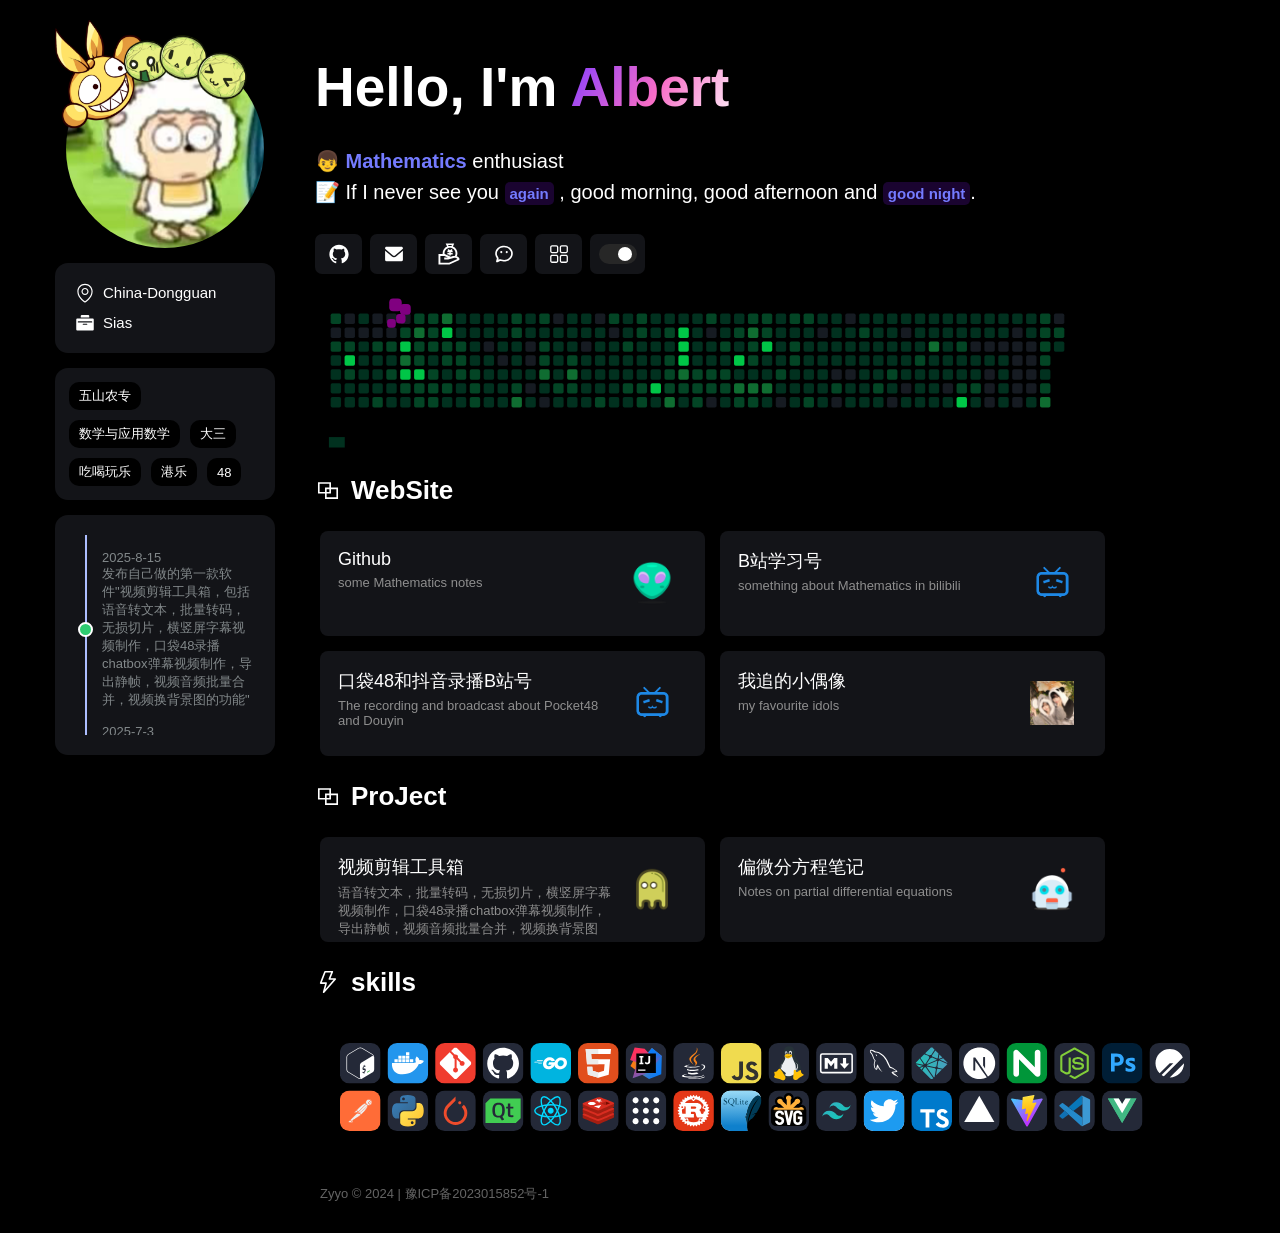
==== index.html @ 9cada0db "fix: 第四次提交个人网站" ====
<!DOCTYPE html>
<html class="zyyo.net">

<head class="zyyo.net">
    <meta charset="utf-8">
    <meta http-equiv="X-UA-Compatible" content="IE=edge">
    <title>Albert homepage</title>
    <link rel="icon" href="favicon1.ico">
    <meta name="description" content="整天半吊子和不学无术的坏孩子,梦想成为庄稼地里的读书人">
    <meta name="keywords" content="张扬YO,ZYYO,张扬主页,ZYYO引导页,zhangyang">
    <meta name="og:title" contect="张扬YO">
    <meta name="og:type" contect="website">
    <meta property="og:locale" content="zh_CN">
    <meta name="og:image" contect="favicon1.ico">
    <meta name="og:url" contect="https://zyyo.net">
    <meta name="og:description" contect="整天半吊子和不学无术的坏孩子,梦想成为庄稼地里的读书人">
    <meta name="og:site_name" contect="张扬YO">
    <meta name="viewport" content="width=device-width, initial-scale=1.0, maximum-scale=1.0, user-scalable=no">
    <link rel="stylesheet" href="/static/css/style.css?v=1.33">
</head>
<body>
<!-- 刷新加载动画 -->
<div id="PageLoading">
    <div id="PageLoading-zyyo">
        <div id="PageLoading-zyyo-center">
            <div class="object" id="object_four"></div>
            <div class="object" id="object_three"></div>
            <div class="object" id="object_two"></div>
            <div class="object" id="object_one"></div>
        </div>
    </div>
</div>

<div class="main">

    <div onclick="left()" class="left">
        <div class="left-main">
            
            <div  class="logo" style="background-image: url(favicon1.ico);"><img style="position: absolute;top:-15%;left:-10%;width: 120%; aspect-ratio: 1/1;" src="/static/img/logo4.png" alt="头像框" title="博主在线"></div>
            
            <div class="left-div left-des">
                <div class="left-div-item">
                    <svg t="1705773709627" class="icon" viewBox="0 0 1024 1024" version="1.1"
                        xmlns="http://www.w3.org/2000/svg" p-id="1478" width="20px" height="20px">
                        <path
                            d="M512 249.976471c-99.388235 0-180.705882 81.317647-180.705882 180.705882s81.317647 180.705882 180.705882 180.705882 180.705882-81.317647 180.705882-180.705882-81.317647-180.705882-180.705882-180.705882z m0 301.17647c-66.258824 0-120.470588-54.211765-120.470588-120.470588s54.211765-120.470588 120.470588-120.470588 120.470588 54.211765 120.470588 120.470588-54.211765 120.470588-120.470588 120.470588z"
                            fill="#2c2c2c" p-id="1479"></path>
                        <path
                            d="M512 39.152941c-216.847059 0-391.529412 174.682353-391.529412 391.529412 0 349.364706 391.529412 572.235294 391.529412 572.235294s391.529412-222.870588 391.529412-572.235294c0-216.847059-174.682353-391.529412-391.529412-391.529412z m0 891.482353C424.658824 873.411765 180.705882 686.682353 180.705882 430.682353c0-183.717647 147.576471-331.294118 331.294118-331.294118s331.294118 147.576471 331.294118 331.294118c0 256-243.952941 442.729412-331.294118 499.952941z"
                            fill="#2c2c2c" p-id="1480"></path>
                    </svg>
                    China-Dongguan
                </div>
                <div class="left-div-item">
                    <svg t="1705773906032" class="icon" viewBox="0 0 1024 1024" version="1.1"
                        xmlns="http://www.w3.org/2000/svg" p-id="2474" width="20px" height="20px">
                        <path
                            d="M729.6 234.666667H294.4V157.866667a51.2 51.2 0 0 1 51.2-51.2h332.8a51.2 51.2 0 0 1 51.2 51.2v76.8z m179.2 51.2a51.2 51.2 0 0 1 51.2 51.2v512a51.2 51.2 0 0 1-51.2 51.2H115.2a51.2 51.2 0 0 1-51.2-51.2v-512a51.2 51.2 0 0 1 51.2-51.2h793.557333z m-768 172.032c0 16.384 13.312 29.696 29.696 29.696h683.008a29.696 29.696 0 1 0 0-59.392H170.410667a29.696 29.696 0 0 0-29.696 29.696z m252.416 118.784c0 16.384 13.312 29.696 29.696 29.696h178.176a29.696 29.696 0 1 0 0-59.392H422.912a29.738667 29.738667 0 0 0-29.696 29.696z"
                            fill="#666666" p-id="2475"></path>
                    </svg>
                    Sias
                </div>
            </div>
            <div class="left-div left-tag">
                <div class="left-tag-item">
                    五山农专
                </div>
                <div class="left-tag-item">
                    数学与应用数学
                </div>
                <div class="left-tag-item">
                    大三
                </div>
                <div class="left-tag-item">
                    吃喝玩乐
                </div>
                <div class="left-tag-item">
                    港乐
                </div>
                <div class="left-tag-item">
                    48
                </div>

            </div>


            <div class="left-div left-time">
                <ul id="line">
                     <li>
                        <div class="focus"></div>
                        <div>2025-8-15</div>
                        <div>发布自己做的第一款软件"视频剪辑工具箱，包括语音转文本，批量转码，无损切片，横竖屏字幕视频制作，口袋48录播chatbox弹幕视频制作，导出静帧，视频音频批量合并，视频换背景图的功能"</div>
                    </li>

                     <li>
                        <div class="focus"></div>
                        <div>2025-7-3</div>
                        <div>创建B站号发布口袋48和抖音录播以及唱歌切片</div>
                    </li>

                    <li>
                        <div class="focus"></div>
                        <div>2025-6-28</div>
                        <div>发布偏微分方程讲义和习题卷</div>
                    </li>
 
                    <li>
                        <div class="focus"></div>
                        <div>2025-1-3</div>
                        <div>开始B站发布数学相关视频</div>
                    </li>
                    <li>
                        <div class="focus"></div>
                        <div>2024-05-01</div>
                        <div>洗心革面</div>
                    </li>
                    <li>
                        <div class="focus"></div>
                        <div>...</div>
                        <div>...</div>
                    </li>

                </ul>
            </div>
        </div>
    </div>
    <div class="right">


        <header> <!-- 头部开始 -->
            <div class="welcome">Hello, I'm <span class="gradientText">Albert</span></div>
            <div class="description">👦 <span class="purpleText"> Mathematics </span> enthusiast
            </div>
            <div class="description">📝 If I never see you  
                <span class="purpleText textBackground">again</span>
                , good morning, good afternoon and
                <span class="purpleText textBackground">good night</span>.
            </div>
            <div class="iconContainer"> <!-- 图标容器开始 -->

                <!-- 图标我全部是iconfont找的，可以自行更换 -->
                <!---->

                <a class="iconItem" target="_blank" href="https://github.com/Albert-Chen04">
                    <svg t="1704870335945" class="icon" viewBox="0 0 1024 1024" version="1.1"
                        xmlns="http://www.w3.org/2000/svg" p-id="2487" width="22px" height="22px">
                        <path
                            d="M511.6 76.3C264.3 76.2 64 276.4 64 523.5 64 718.9 189.3 885 363.8 946c23.5 5.9 19.9-10.8 19.9-22.2v-77.5c-135.7 15.9-141.2-73.9-150.3-88.9C215 726 171.5 718 184.5 703c30.9-15.9 62.4 4 98.9 57.9 26.4 39.1 77.9 32.5 104 26 5.7-23.5 17.9-44.5 34.7-60.8-140.6-25.2-199.2-111-199.2-213 0-49.5 16.3-95 48.3-131.7-20.4-60.5 1.9-112.3 4.9-120 58.1-5.2 118.5 41.6 123.2 45.3 33-8.9 70.7-13.6 112.9-13.6 42.4 0 80.2 4.9 113.5 13.9 11.3-8.6 67.3-48.8 121.3-43.9 2.9 7.7 24.7 58.3 5.5 118 32.4 36.8 48.9 82.7 48.9 132.3 0 102.2-59 188.1-200 212.9 23.5 23.2 38.1 55.4 38.1 91v112.5c0.8 9 0 17.9 15 17.9 177.1-59.7 304.6-227 304.6-424.1 0-247.2-200.4-447.3-447.5-447.3z"
                            fill="#000000" p-id="2488"></path>

                    </svg>
                    <div class="iconTip">Github</div>
                </a>
                <!---->
                <a class="iconItem" target="_blank" href="mailto:chenbojun04@gmail.com">
                    <svg t="1704870588438" class="icon" viewBox="0 0 1024 1024" version="1.1"
                        xmlns="http://www.w3.org/2000/svg" p-id="3174" width="22px" height="22px">
                        <path
                            d="M926.47619 355.644952V780.190476a73.142857 73.142857 0 0 1-73.142857 73.142857H170.666667a73.142857 73.142857 0 0 1-73.142857-73.142857V355.644952l304.103619 257.828572a170.666667 170.666667 0 0 0 220.745142 0L926.47619 355.644952zM853.333333 170.666667a74.044952 74.044952 0 0 1 26.087619 4.778666 72.704 72.704 0 0 1 30.622477 22.186667 73.508571 73.508571 0 0 1 10.678857 17.67619c3.169524 7.509333 5.12 15.652571 5.607619 24.210286L926.47619 243.809524v24.380952L559.469714 581.241905a73.142857 73.142857 0 0 1-91.306666 2.901333l-3.632762-2.925714L97.52381 268.190476v-24.380952a72.899048 72.899048 0 0 1 40.155428-65.292191A72.97219 72.97219 0 0 1 170.666667 170.666667h682.666666z"
                            fill="#000000" p-id="3175"></path>
                    </svg>
                    <div class="iconTip">Mail</div>
                </a>
                <a class="iconItem" onclick="wx('/static/img/wxzsm.jpg')" href="javascript:void(0)">
                    <svg t="1705247464964" class="icon" viewBox="0 0 1024 1024" version="1.1"
                        xmlns="http://www.w3.org/2000/svg" p-id="4987" width="22px" height="22px">
                        <path
                            d="M995.575172 725.451034c-12.358621-26.835862-38.488276-64.794483-92.689655-94.27862-62.146207-33.721379-136.297931-40.96-208.860689-20.303448l-99.928276 28.424827-279.304828-126.057931H22.775172v489.401379h509.704828l432.375172-195.266207c15.006897-6.708966 26.835862-19.42069 32.662069-34.957241 5.649655-15.36 4.943448-31.955862-1.942069-46.962759z m-482.162758 188.910345H111.051034V601.688276h184.673104l166.664828 75.387586-3.354483 0.882759h-170.372414v88.275862H471.393103l246.819311-70.267586c49.434483-14.124138 101.517241-9.357241 142.653793 12.888275 18.184828 9.886897 30.72 20.833103 39.371034 30.896552l-386.824827 174.609655z"
                            fill="000000" p-id="4988"></path>
                        <path
                            d="M695.437241 163.486897l58.615173-142.30069h-397.24138l66.736552 143.36c-121.82069 53.142069-207.095172 174.433103-207.095172 315.674483 0 28.601379 3.531034 57.202759 10.593103 84.744827l85.627586-21.715862c-5.12-20.48-7.768276-41.666207-7.768275-63.028965 0-141.241379 114.758621-256 256-256s256 114.758621 256 256c0 51.023448-14.830345 100.104828-43.078621 142.300689l73.268965 49.08138c37.958621-56.673103 58.085517-122.88 58.085518-191.382069-0.176552-141.947586-86.686897-264.121379-209.743449-316.733793zM467.508966 91.983448h180.965517l-21.009655 50.846897a348.16 348.16 0 0 0-66.913104-6.708966c-23.834483 0-46.962759 2.471724-69.384827 7.062069l-23.657931-51.2z"
                            fill="000000" p-id="4989"></path>
                        <path
                            d="M683.431724 427.431724v-70.62069h-38.311724l30.190345-30.190344-49.964138-49.964138-62.49931 62.49931h-6.002759L494.344828 276.656552l-49.787587 49.964138 30.013793 30.190344h-38.311724v70.62069h88.275862v35.310345h-88.275862v70.62069h88.275862v52.965517h70.62069v-52.965517h88.275862v-70.62069h-88.275862v-35.310345z"
                            fill="#000000" p-id="4990"></path>
                    </svg>
                    <div class="iconTip">赞助</div>
                </a>
                <!---->
                <a class="iconItem" href="javascript:void(0)" onclick="wx('/static/img/wx.jpg')">
                    <svg t="1705322844467" class="icon" viewBox="0 0 1024 1024" version="1.1"
                        xmlns="http://www.w3.org/2000/svg" p-id="2925" width="22px" height="22px">
                        <path
                            d="M816.551274 248.167103C697.80273 131.500986 553.294498 97.66946 394.437467 140.52757 114.716718 215.994356 28.163433 506.98887 169.479973 696.646394c6.853082 9.198499 8.147564 26.164916 5.545296 38.09769-7.601118 34.868135-18.714224 68.958558-28.000728 103.474676-4.965082 18.455327-7.90504 37.21253 8.632611 52.019771 17.777899 15.921621 36.82572 12.654204 56.258305 2.777253 31.879058-16.200984 64.335261-31.314193 95.763041-48.336892 20.469194-11.086499 38.847773-11.658528 61.942771-5.240351 46.063105 12.799514 93.717452 19.872606 117.992321 24.74866 144.317896-2.603291 249.610988-41.736567 333.958024-129.489166C955.8826 594.966597 954.903296 384.090818 816.551274 248.167103zM763.498988 681.878039C658.864906 785.728268 531.49603 810.562886 393.782551 764.371868c-45.408189-15.229866-82.686211-19.207457-122.088616 7.493671-3.576455 2.423189-8.448416 2.934842-26.51284 8.852622 36.271088-62.917982 9.41851-102.273315-21.181415-146.894581-67.886133-98.989525-54.03773-226.624461 26.78197-318.740438 132.026966-150.480246 390.603139-150.382009 522.634198 0.196475C869.144096 424.455131 867.098507 579.054185 763.498988 681.878039z"
                            p-id="2926"></path>
                        <path
                            d="M640.32976 377.432165c-26.245757-0.961908-47.457872 18.594497-48.955992 45.13906-1.532913 27.1565 16.636912 48.230468 43.304272 50.227961 26.571169 1.989307 48.850591-16.263405 51.568493-42.247196C689.112814 403.14478 667.75846 378.439098 640.32976 377.432165z"
                            p-id="2927"></path>
                        <path
                            d="M385.221572 377.38714c-27.757181 0.205685-48.88743 23.684422-46.821375 52.023864 1.940189 26.610054 23.154349 44.910862 50.212612 43.317575 26.505677-1.560542 46.149063-22.886243 45.152363-49.02046C432.798147 398.345474 410.636405 377.198851 385.221572 377.38714z"
                            p-id="2928"></path>
                    </svg>
                    <div class="iconTip">微信</div>
                </a>

                <!---->
             
                <a class="iconItem" href="javascript:void(0)" onclick="left()">
                    <svg t="1706175679525" class="icon" viewBox="0 0 1024 1024" version="1.1"
                        xmlns="http://www.w3.org/2000/svg" p-id="1880" width="22px" height="22px">
                        <path
                            d="M389.2 98.93H189.43c-49.51 0-89.8 40.28-89.8 89.8V388.5c0 49.51 40.28 89.8 89.8 89.8H389.2c49.51 0 89.8-40.28 89.8-89.8V188.72c0-49.51-40.28-89.79-89.8-89.79z m29.93 289.56c0 16.5-13.43 29.93-29.93 29.93H189.43c-16.5 0-29.93-13.43-29.93-29.93V188.72c0-16.5 13.43-29.93 29.93-29.93H389.2c16.5 0 29.93 13.43 29.93 29.93v199.77zM389.2 547.34H189.43c-49.51 0-89.8 40.28-89.8 89.8v199.77c0 49.51 40.28 89.8 89.8 89.8H389.2c49.51 0 89.8-40.28 89.8-89.8V637.14c0-49.51-40.28-89.8-89.8-89.8z m29.93 289.57c0 16.5-13.43 29.93-29.93 29.93H189.43c-16.5 0-29.93-13.43-29.93-29.93V637.14c0-16.5 13.43-29.93 29.93-29.93H389.2c16.5 0 29.93 13.43 29.93 29.93v199.77zM837.56 98.93H637.79c-49.51 0-89.8 40.28-89.8 89.8V388.5c0 49.51 40.28 89.8 89.8 89.8h199.77c49.51 0 89.8-40.28 89.8-89.8V188.72c0-49.51-40.28-89.79-89.8-89.79z m29.93 289.56c0 16.5-13.43 29.93-29.93 29.93H637.79c-16.5 0-29.93-13.43-29.93-29.93V188.72c0-16.5 13.43-29.93 29.93-29.93h199.77c16.5 0 29.93 13.43 29.93 29.93v199.77zM837.56 547.34H637.79c-49.51 0-89.8 40.28-89.8 89.8v199.77c0 49.51 40.28 89.8 89.8 89.8h199.77c49.51 0 89.8-40.28 89.8-89.8V637.14c0-49.51-40.28-89.8-89.8-89.8z m29.93 289.57c0 16.5-13.43 29.93-29.93 29.93H637.79c-16.5 0-29.93-13.43-29.93-29.93V637.14c0-16.5 13.43-29.93 29.93-29.93h199.77c16.5 0 29.93 13.43 29.93 29.93v199.77z"
                            p-id="1881" fill="#000000"></path>
                    </svg>

                </a>
                   <a class="iconItem switch" href="javascript:void(0)">
                    <div class="onoffswitch">
                        <input type="checkbox" name="onoffswitch" class="onoffswitch-checkbox" id="myonoffswitch"
                            checked>
                        <label class="onoffswitch-label" for="myonoffswitch">
                            <span class="onoffswitch-inner"></span>
                            <span class="onoffswitch-switch"></span>
                        </label>
                    </div>
                </a>
                <!---->
            </div> <!-- 图标容器结束 -->

            <div class="tanChiShe">
                <img id="tanChiShe" src="/static/svg/snake-Light.svg" alt="">
            </div>
        </header> <!-- 头部结束 -->



        <content>
            <!-- 内容开始 -->
            <div class="title">
                <svg t="1705257422086" class="icon" viewBox="0 0 1024 1024" version="1.1"
                    xmlns="http://www.w3.org/2000/svg" p-id="1891" width="26px" height="26px">
                    <path
                        d="M629.333333 202.666667v213.333333h277.333334v448h-512v-213.333333h-277.333334v-448h512z m213.333334 277.333333h-213.333334v170.666667h-170.666666v149.333333h384v-320z m-277.333334-213.333333h-384v320h213.333334v-170.666667h170.666666v-149.333333z m0 213.333333h-106.666666v106.666667h106.666666v-106.666667z"
                        fill="#000000" p-id="1892"></path>
                </svg>
                WebSite
            </div>
            <div class="projectList">
                <!-- 项目列表开始 -->
                <!---->
                 </a>
                <!---->
                <a class="projectItem" target="_blank" href="https://github.com/Albert-Chen04">
                    <!-- 项目项开始 -->
                    <div class="projectItemLeft">
                        <h1>Github</h1>
                        <p>some Mathematics notes</p>
                    </div>
                    <div class="projectItemRight">
                        <img src="/static/img/i3.png" alt="">
                    </div>
                    <!-- 项目项结束 -->
                    
                    <a class="projectItem" target="_blank" href="https://space.bilibili.com/456484779?spm_id_from=333.1387.0.0">
                    <!-- 项目项开始 -->
                    <div class="projectItemLeft">
                        <h1>B站学习号</h1>
                        <p>something about Mathematics in bilibili</p>
                    </div>
                    <div class="projectItemRight">
                        <img src="/static/img/bilibili.png" alt="">
                    </div>
                    <!-- 项目项结束 -->
               
                </a>
                <!---->
                <a class="projectItem" target="_blank" href="https://space.bilibili.com/3546929151609469?spm_id_from=333.1007.0.0">
                    <!-- 项目项开始 -->
                    <div class="projectItemLeft">
                        <h1>口袋48和抖音录播B站号</h1>
                        <p>The recording and broadcast about Pocket48 and Douyin</p>
                    </div>
                    <div class="projectItemRight">
                        <img src="/static/img/bilibili.png" alt="">
                    </div>
                    <!-- 项目项结束 -->
               
              
                <!---->
                </a>
                <!---->
                <a class="projectItem" target="_blank" href="https://weibo.com/u/7561320778">
                    <!-- 项目项开始 -->
                    <div class="projectItemLeft">
                        <h1>我追的小偶像</h1>
                        <p>my favourite idols</p>
                    </div>
                    <div class="projectItemRight">
                        <img src="/static/img/wm.jpg" alt="">
                    </div>
                    <!-- 项目项结束 -->
                </a>
                <!---->
            </div>
           <div class="title">
                <svg t="1705257422086" class="icon" viewBox="0 0 1024 1024" version="1.1"
                    xmlns="http://www.w3.org/2000/svg" p-id="1891" width="26px" height="26px">
                    <path
                        d="M629.333333 202.666667v213.333333h277.333334v448h-512v-213.333333h-277.333334v-448h512z m213.333334 277.333333h-213.333334v170.666667h-170.666666v149.333333h384v-320z m-277.333334-213.333333h-384v320h213.333334v-170.666667h170.666666v-149.333333z m0 213.333333h-106.666666v106.666667h106.666666v-106.666667z"
                        fill="#000000" p-id="1892"></path>
                </svg>
                ProJect
            </div>
            <div class="projectList">
                <!-- 项目列表开始 -->
                <!---->
                <a class="projectItem" target="_blank" href="https://github.com/Albert-Chen04/Video-Editing-Toolkit">
                    <!-- 项目项开始 -->
                    <div class="projectItemLeft">
                        <h1>视频剪辑工具箱</h1>
                        <p>语音转文本，批量转码，无损切片，横竖屏字幕视频制作，口袋48录播chatbox弹幕视频制作，导出静帧，视频音频批量合并，视频换背景图</p>
                    </div>
                    <div class="projectItemRight">
                        <img src="/static/img/i2.png" alt="">
                    </div>
                <!---->
                <a class="projectItem" target="_blank" href="https://github.com/Albert-Chen04/Partial-differential-equation">
                    <!-- 项目项开始 -->
                    <div class="projectItemLeft">
                        <h1>偏微分方程笔记</h1>
                        <p>Notes on partial differential equations</p>
                    </div>
                    <div class="projectItemRight">
                        <img src="/static/img/i1.png" alt="">
                    </div>
                    <!-- 项目项结束 -->
                </a>
                    <!-- 项目项结束 -->
                </a>
                </div>
            <div class="title">
                <svg t="1705257823317" class="icon" viewBox="0 0 1024 1024" version="1.1"
                    xmlns="http://www.w3.org/2000/svg" p-id="7833" width="26px" height="26px">
                    <path
                        d="M395.765333 586.570667h-171.733333c-22.421333 0-37.888-22.442667-29.909333-43.381334L364.768 95.274667A32 32 0 0 1 394.666667 74.666667h287.957333c22.72 0 38.208 23.018667 29.632 44.064l-99.36 243.882666h187.050667c27.509333 0 42.186667 32.426667 24.042666 53.098667l-458.602666 522.56c-22.293333 25.408-63.626667 3.392-54.976-29.28l85.354666-322.421333zM416.714667 138.666667L270.453333 522.581333h166.869334a32 32 0 0 1 30.933333 40.181334l-61.130667 230.954666 322.176-367.114666H565.312c-22.72 0-38.208-23.018667-29.632-44.064l99.36-243.882667H416.714667z"
                        fill="#000000" p-id="7834"></path>
                </svg>
                skills
            </div>
            <div class="skill">
                <!-- 技能开始 -->
                <!-- 前往https://skillicons.dev/
            生成，一个pc端，一个移动端，区别是一行的个数 -->
                <img id="skillPc" src="/static/svg/skillPc.svg" alt="" srcset="">
                <img id="skillWap" src="/static/svg/skillWap.svg" alt="" srcset="">
            </div>
            <!-- 技能结束 -->
        </content> <!-- 内容结束 -->

        <footer>
            Zyyo © 2024 |
            <a href="https://beian.miit.gov.cn/">豫ICP备2023015852号-1</a>
        </footer>

    </div>
</div> <!-- main结束 -->
<!--弹窗-->

<div class="tc">
    <div class="tc-main">
        <img class="tc-img" src="" alt="" srcset="">
    </div>
    <div onclick="wx()" class="tc-close"><svg t="1700047644371" class="icon" viewBox="0 0 1024 1024" version="1.1"
            xmlns="http://www.w3.org/2000/svg" p-id="950" width="19px" height="19px">
            <path
                d="M610.616405 512.423878l391.647127 391.939565a68.722849 68.722849 0 0 1 0 98.332161 72.012772 72.012772 0 0 1-100.306115 0l-390.404267-391.354689-392.012675 391.28158a69.74638 69.74638 0 0 1-98.551489-98.551489l391.793346-391.720237L20.988986 119.533891A69.74638 69.74638 0 0 1 119.540475 20.982402l392.158893 392.451331L901.957417 23.248793a72.012772 72.012772 0 0 1 100.306115 0 68.722849 68.722849 0 0 1 0 98.332161L610.616405 512.423878z"
                p-id="951" fill="#000000"></path>
        </svg></div>
</div>



</body>

<script src="/static/js/script.js?v=1.33"> </script>

<script charset="UTF-8" id="LA_COLLECT" src="//sdk.51.la/js-sdk-pro.min.js"></script>
<script>LA.init({ id: "KFqltKSkJgQTGD9l", ck: "KFqltKSkJgQTGD9l" })</script>

</html>
---- static/css/style.css ----
@font-face {
    font-family: "a";
    /*中文字体*/
    src: url(https://i.zyyo.net/upload/%E5%AD%97%E4%BD%93/%E5%85%B6%E4%BB%96%E5%AD%97%E4%BD%93/Hubot/Hubot%20Sans/Hubot-Sans.woff2);
    font-display: swap;
}

@font-face {
    font-family: "b";
    /*英文字体*/
    src: url();
    font-display: swap;
}


* {
    font-family: "b", "a", sans-serif;

}

* {
     cursor: url('/static/sb.cur'),auto;
    margin: 0;
    padding: 0;
    box-sizing: border-box;
    user-select: none;
    transition: all 0.1s ease;
}

a:hover,
a:link,
a:visited,
a:active,
a:focus {
    text-decoration: none;
    outline: none;
    border: none;
    color: inherit;
    -webkit-tap-highlight-color: rgba(0, 0, 0, 0);
}

/* 设置滚动条样式 */
::-webkit-scrollbar {
    width: 8px;
}

::-webkit-scrollbar-thumb {
    background-color: var(--main-text-color, #000000);
    border-radius: 8px;
    height: 20%;
}

::-webkit-scrollbar-track {
    background-color: var(--main-bg-color, linear-gradient(50deg, #a2d0ff, #ffffff));
}


html[data-theme="dack"] {
    --main-bg-color: rgb(0, 0, 0);
    --main-text-color: #fff;
    --gradient-start: rgb(133, 62, 255);
    --gradient-middle: #f76cc6;
    --gradient-end: rgb(255, 255, 255);
    --purple-text-color: #747bff;
    --text-bg-color: rgb(26, 4, 48);
    --icon-bg-color: rgb(19, 20, 24);
    --icon-1-hover-color: rgb(68, 120, 241);
    --icon-2-hover-color: rgb(232, 68, 241);
    --icon-3-hover-color: rgb(179, 206, 0);
    --icon-4-hover-color: rgb(201, 13, 0);
    --icon-5-hover-color: rgb(111, 44, 20);
    --project-item-bg-color: rgb(19, 20, 24);
    --project-item-hover-color: rgb(19, 23, 27);
    --project-item-left-title-color: rgb(255, 255, 255);
    --project-item-left-text-color: rgb(142, 142, 142);
    --footer-text-color: #646464;
}















body {
    display: flex;
    height: 100%;
    min-height: 100vh;
    width: 100%;
    background: var(--main-bg-color, linear-gradient(50deg, #a2d1ff, #ffffff));
    overflow-x: hidden;
    justify-content: center;
    color: var(--main-text-color, #000000);

}

#PageLoading {
    background: radial-gradient(white, #d8eaff);
    background-size: 100%;
    background-position: center;
    background-color: #fff;
    height: 100%;
    width: 100%;
    position: fixed;
    z-index: 999999;
    margin-top: 0px;
    top: 0px;
    pointer-events: none;
    opacity: 1;
    transition: all 0.5s ease;
}

#PageLoading-zyyo {
    width: 100%;
    height: 100%;
    display: flex;
    justify-content: center;
    align-items: center;
    position: relative;
}

#PageLoading-zyyo-center {
    height: 200px;
    width: 200px;
    position: relative;
    transition all 1s ease;
    display: flex;
    justify-content: center;
    align-items: center;
}

.object {
    -moz-border-radius: 50% 50% 50% 50%;
    -webkit-border-radius: 50% 50% 50% 50%;
    border-radius: 50% 50% 50% 50%;
    position: absolute;
    border-left: 5px solid #8887fa;
    border-right: 5px solid #FFC0CB;
    border-top: 5px solid transparent;
    border-bottom: 5px solid transparent;
    -webkit-animation: animate 2.5s infinite;
    animation: animate 2.5s infinite;
}

#object_one {
    width: 20%;
    height: 20%;
}

#object_two {
    width: 35%;
    height: 35%;
    -webkit-animation-delay: 0.1s;
    animation-delay: 0.1s;
}

#object_three {
    width: 45%;
    height: 45%;
    -webkit-animation-delay: 0.2s;
    animation-delay: 0.2s;
}

#object_four {
    width: 55%;
    height: 55%;
    -webkit-animation-delay: 0.3s;
    animation-delay: 0.3s;
}

@-webkit-keyframes animate {
    50% {
        -ms-transform: rotate(180deg);
        -webkit-transform: rotate(180deg);
        transform: rotate(180deg);
    }

    100% {
        -ms-transform: rotate(0deg);
        -webkit-transform: rotate(0deg);
        transform: rotate(0deg);
    }
}

@keyframes animate {
    50% {
        -ms-transform: rotate(180deg);
        -webkit-transform: rotate(180deg);
        transform: rotate(180deg);
    }

    100% {
        -ms-transform: rotate(0deg);
        -webkit-transform: rotate(0deg);
        transform: rotate(0deg);
    }
}




.main {
    width: 100%;
    max-width: 1200px;
    position: relative;
    flex-direction: row;
}

.left {
    width: 250px;
    height: 100vh;
    display: flex;
    padding: 0 15px;
    position: fixed;
    align-items: center;
    flex-direction: column;
}

.left-main {
    width: 100%;
     height: 100vh;
    overflow-y: scroll;
    display: flex;
  
    align-items: center;
    flex-direction: column;

}

.left-main::-webkit-scrollbar {
   display: none;
}


.logo {
    flex-shrink: 0;
    width: 90%;
    position: relative;
    aspect-ratio: 1/1;
    margin-top: 50px;
    background-size: cover;
    border-radius: 50%;
    
    transition: all 0.8s ease-in-out;
   
}



.left-div {
    flex-shrink: 0;
    width: 100%;
    border-radius: 13px;
    margin-top: 15px;
    padding: 20px;
    background: var(--project-item-bg-color, rgba(249, 250, 251, 0.6));
}

.left-des {
    display: flex;
    flex-direction: column;
    justify-content: center;
    gap: 10px;
}

.left-div-item {
    display: flex;
    align-items: center;
    line-height: 20px;
    font-size: 15px;
    gap: 8px;
    overflow: hidden;
}

.left-tag {
    display: flex;
    flex-direction: row;
    flex-wrap: wrap;
    gap: 10px;
    padding: 14px;
}

.left-tag-item {
    display: flex;
    justify-content: center;
    align-items: center;
    height: 28px;
    padding: 10px;
    font-size: 13px;
    border-radius: 10px;
    background: var(--main-bg-color, linear-gradient(50deg, #a2d1ff, #ffffff));

}

#line {
    width: 100%;
    height: 200px;
    font-size: 13px;
    padding-left: 10px;
    scroll-snap-type: y mandatory;
    overflow-y: scroll;
}

#line li {
    list-style: none;
    position: relative;
    padding: 15px 0px 0px 15px;
    border-left: 2px solid #adbeff;
    border-radius: 0;
    scroll-snap-align: end;
    color: #82888a;
}



.focus {
    width: 15px;
    height: 15px;
    border-radius: 22px;
    background-color: #8da1ff;
    border: 2px solid #fff;
    position: absolute;
    left: -9px;
    top: 50%;
}

#line li:first-child .focus:first-child {
    background-color: #2ecc71;
    animation: focus 1.8s ease infinite;
}
#line::-webkit-scrollbar {
   display: none;
}
.left-title {
    font-size: 20px;
    margin-top: 30px;
}


.right {
    width: calc(100% - 250px);
    display: flex;
    padding: 25px;
    position: relative;
    float: right;
    flex-direction: column;
}

.welcome {

    font-size: 55px;
    font-weight: 800;
    margin: 30px 0;
}

.description {

    font-size: 20px;
    margin-top: 7px;
}

.gradientText {

    -webkit-background-clip: text;
    -webkit-text-fill-color: transparent;
    background-size: 200%;
    background-position: 0%;
    animation: backgroundSizeAnimation 5s ease-in-out infinite;
    background-image: linear-gradient(120deg, var(--gradient-start, #bd34fe), var(--gradient-middle, #e0321b) 30%, var(--gradient-end, #41d1ff) 60%);
}

@keyframes backgroundSizeAnimation {
    0% {
        background-position: 100%;
    }

    25% {
        background-position: 50%;
    }

    50% {
        background-position: 0%;
    }

    75% {
        background-position: 50%;
    }

    100% {
        background-position: 100%;
    }

}

.purpleText {
    color: var(--purple-text-color, #747bff);
    font-weight: 800;
}

.textBackground {
    font-weight: 800;
    background: var(--text-bg-color, #f4f4f4);
    border-radius: 5px;
    font-size: 15px;
    padding: 3px 5px;

}

.iconContainer {
    width: 100%;
    gap: 8px;
    height: 60px;
    display: flex;
    align-items: center;
    overflow-x: scroll;
    margin-top: 20px;

}

.iconContainer::-webkit-scrollbar {
   display: none;
}



.iconItem {
    width: 47px;
    height: 40px;
    box-sizing: border-box;
    background: var(--icon-bg-color, rgba(249, 250, 251, 0.6));
    border-radius: 7px;
    display: flex;
    gap: 5px;
    align-items: center;
    justify-content: center;
    transition: all 0.3s ease;
    flex-shrink: 0;
}

.switch {
    width: 55px;
}

.iconTip {
    white-space: nowrap;
    display: none;
}





.iconItem:nth-child(1):hover {
    width: 95px;
    transform: translateY(-2px);
    background: var(--icon-1-hover-color, rgb(137, 172, 255));
}

.iconItem:nth-child(2):hover {
    width: 80px;
    transform: translateY(-2px);
    background: var(--icon-2-hover-color, rgb(251, 173, 255));
}

.iconItem:nth-child(3):hover {
    width: 80px;
    transform: translateY(-2px);
    background: var(--icon-3-hover-color, rgb(169, 255, 248));
}

.iconItem:nth-child(4):hover {
    width: 80px;
    transform: translateY(-2px);
    background: var(--icon-4-hover-color, rgb(255, 167, 161));
}

.iconItem:nth-child(5):hover {
    width: 80px;
    transform: translateY(-2px);
    background: var(--icon-5-hover-color, rgb(255, 183, 156));
}

.iconItem:hover .iconTip {
    display: block;
}

.switch:hover {
    width: 55px;

    transform: translateY(-2px);
    background: var(--icon-5-hover-color, rgb(255, 183, 156));
}

.tanChiShe {
    width: 85%;
}

.tanChiShe img {
    width: 100%;
    height: 100%;
    object-fit: cover;
}

.title {
    display: flex;
    gap: 10px;
    align-items: center;
    font-size: 26px;
    font-weight: 800;
    margin: 20px 0;
    transition: all 0.4s ease;
}

.title:hover {
    transform: translateY(-5px);
}

.projectList {
    display: flex;
    flex-wrap: wrap;
    gap: 15px;
    padding: 5px;
}

.projectItem {
    opacity: 0;
    transition-delay: 0.4s;
    transform: translateY(110px);
    /*淡入动画*/
    display: flex;
    background-color: var(--project-item-bg-color, rgba(249, 250, 251, 0.6));
    border-radius: 8px;
    padding: 18px;
    height: 105px;
    width: calc(50% - 60px);
    transition: all 0.5s ease;


}

.projectItem.fade-in-visible {
    opacity: 1;
    transform: translateY(0);
}


.projectItem:hover {
    border: 0.8px solid #747bff;
    box-shadow: 0 8px 16px -4px #2c2d300c;
    background-color: var(--project-item-hover-color, rgba(244, 245, 246, 0.8));
}



.projectItem:hover .projectItemLeft {
    width: 100%;
}

.projectItem:hover .projectItemRight {
    width: 0%;
}

.projectItem:hover .projectItemRight img {
    transform: rotate(40deg);
}

.projectItem:hover h1 {
    font-size: 18px;
}

.projectItemLeft p {
    font-size: 13px;
    margin-top: 5px;
    color: var(--project-item-left-text-color, #7e7e7e);
}

.projectItemLeft h1 {
    font-weight: normal;
    font-size: 18px;
    margin: 0px;

    transition: all 0.4s ease;
    color: var(--project-item-left-title-color, #000000);
}

.projectItemLeft {
    transition: all 0.4s ease;
    height: 100%;
    width: 80%;
}


.projectItemRight {
    overflow: hidden;
    transition: all 0.4s ease;
    display: flex;
    justify-content: center;
    align-items: center;
    width: 20%;
    height: 100%;
}

.projectItemRight img {
    transition: all 0.1s ease;
    height: 44px;
    width: 44px;

}

.skill {
    padding: 25px;
    width: 100%;
}

.skill img {
    width: 100%;
    height: 100%;
    object-fit: cover;
}

.skill #skillWap {
    display: none;
}

footer {
    padding: 5px;
    color: var(--footer-text-color);
    font-size: 13px;
    margin-top: 20px;
}




@media (max-width: 1000px) {

    .projectItem {
        width: calc(100% - 25px);
    }


  


}

@media (max-width: 800px) {


    .right {
        width: 100%;
    }
.tanChiShe {
    width: 100%;
}
    .description {
        font-size: 16px;
    }

    .welcome {
        font-size: 48px;

    }


    .projectItemLeft p {
        font-size: 14px;
    }

    .projectItemLeft h1 {

        font-size: 15px;
    }

    .projectItem:hover h1 {

        font-size: 20px;

    }

    .projectList {
        display: flex;
        justify-content: center;
        align-items: center;
    }

    .skill #skillWap {
        display: block;
    }


    .skill #skillPc {
        display: none;
    }





    .left {
        position: fixed;
        z-index: 9999;
        padding: 0;
        width: 100%;
        height: 100%;
        pointer-events: none;
        background: none;
        transition: all 0.3s linear;
    }

    .left-main {
        position: absolute;
        float: left;
        width: 60vw;
        /*侧边栏+按钮宽度*/
        left: -60vw;
        /*侧边栏隐藏在屏外宽度*/
        padding: 15px;
        box-sizing: border-box;
        background: var(--main-bg-color, linear-gradient(50deg, #a2d1ff, #ffffff));
        transition: all 0.25s ease-out;
    }

 

    .left-open {
        pointer-events: auto;
        background: rgba(100, 100, 100, 0.5);
    }


    .left-main-open {
        left: 0;
    }








}





.tc {
    position: fixed;
    display: flex;
    visibility: hidden;
    width: 100vw;
    height: 100vh;

    background: rgba(255, 255, 255, 0);
    z-index: 99999;
    align-items: center;
    justify-content: center;
    flex-direction: column;
}

.tc-main {
    z-index: 100000;
    width: 80%;
    max-width: 300px;
    /* 根据需要调整最大宽度 */
    min-height: 200px;
    background-color: #ffffff;
    border-radius: 12px;
    opacity: 0;
    display: flex;
    transition: all 0.15s linear;
    align-items: center;
    justify-content: center;
    overflow: hidden;
    transform: translateY(20%);
}

.tc-img {
    width: 100%;
    height: 100%;
}

.tc.active {
    visibility: visible;
}

.tc-main.active {
    opacity: 1;
    transform: translateY(0);
}

.tc-close {
    display: flex;
    justify-content: center;
    align-items: center;
    height: 40px;
    width: 40px;
      background-color: var(--project-item-bg-color, rgba(249, 250, 251, 0.6));
    margin-top: 30px;
    border-radius: 50%;
}







.onoffswitch {
    position: relative;
    width: 38px;
    height: 20px;
    -webkit-user-select: none;
    -moz-user-select: none;
    -ms-user-select: none;
}

.onoffswitch-checkbox {
    display: none;
}

.onoffswitch-label {
    display: block;
    overflow: hidden;
    cursor: pointer;
    height: 100%;
    border-radius: 50px;
}

.onoffswitch-inner {
    display: flex;
    justify-content: center;
    align-items: center;
    width: 200%;
    height: 100%;
    margin-left: -100%;
    transition: margin 0.2s ease-in 0s;
}

.onoffswitch-inner:before,
.onoffswitch-inner:after {
    display: flex;
    justify-content: center;
    align-items: center;
    float: left;
    width: 50%;
    height: 100%;
    padding: 0;
    font-size: 12px;
    color: white;
    font-family: Trebuchet, Arial, sans-serif;
    font-weight: bold;
    box-sizing: border-box;
}

.onoffswitch-inner:before {
    content: "";
    background-color: #e4e4e4;
    color: #FFFFFF;
    text-align: left;
}

.onoffswitch-inner:after {
    content: "";
    background-color: #272727;
    color: #FAFAFA;
    text-align: right;
}

.onoffswitch-switch {
    display: block;
    height: 70%;
    aspect-ratio: 1/1;
    background: #FFFFFF;
    position: absolute;
    top: 12.5%;
    bottom: 12.5%;
    right: 5px;

    border-radius: 20px;
    transition: all 0.2s ease-in 0s;
}

.onoffswitch-checkbox:checked+.onoffswitch-label .onoffswitch-inner {
    margin-left: 0;
}

.onoffswitch-checkbox:checked+.onoffswitch-label .onoffswitch-switch {
    right: 50%;
}
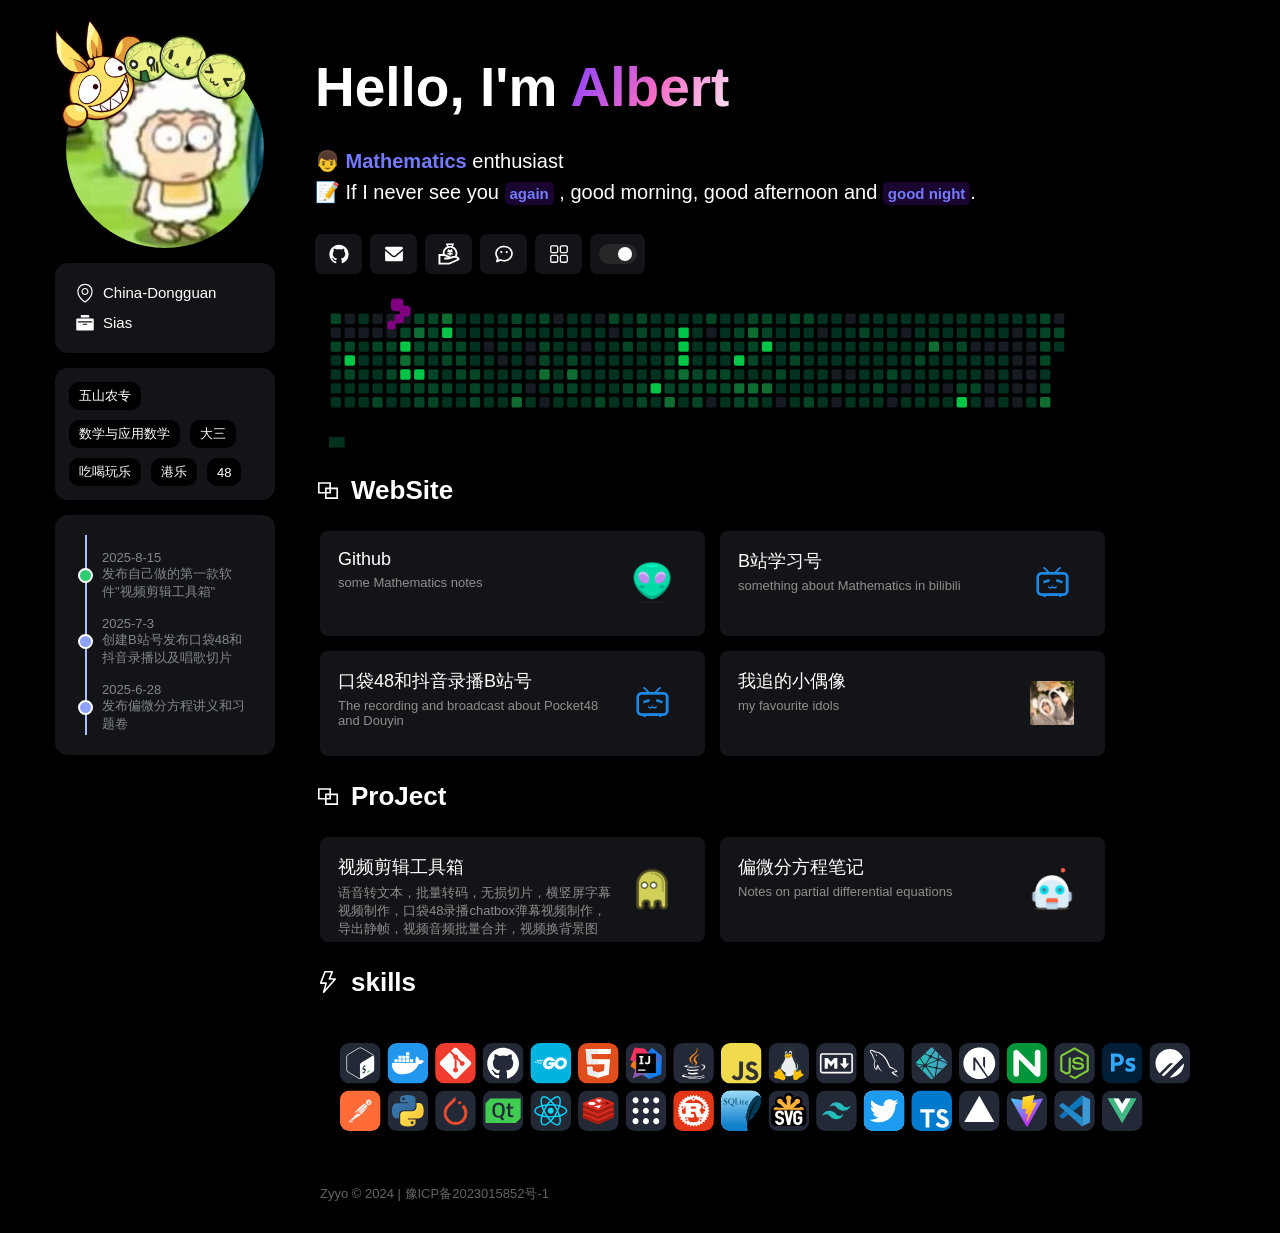
==== commit 46333688: "fix: 第五次提交个人网站" ====
--- a/index.html
+++ b/index.html
@@ -90,7 +90,7 @@
                      <li>
                         <div class="focus"></div>
                         <div>2025-8-15</div>
-                        <div>发布自己做的第一款软件"视频剪辑工具箱，包括语音转文本，批量转码，无损切片，横竖屏字幕视频制作，口袋48录播chatbox弹幕视频制作，导出静帧，视频音频批量合并，视频换背景图的功能"</div>
+                        <div>发布自己做的第一款软件"视频剪辑工具箱"</div>
                     </li>
 
                      <li>
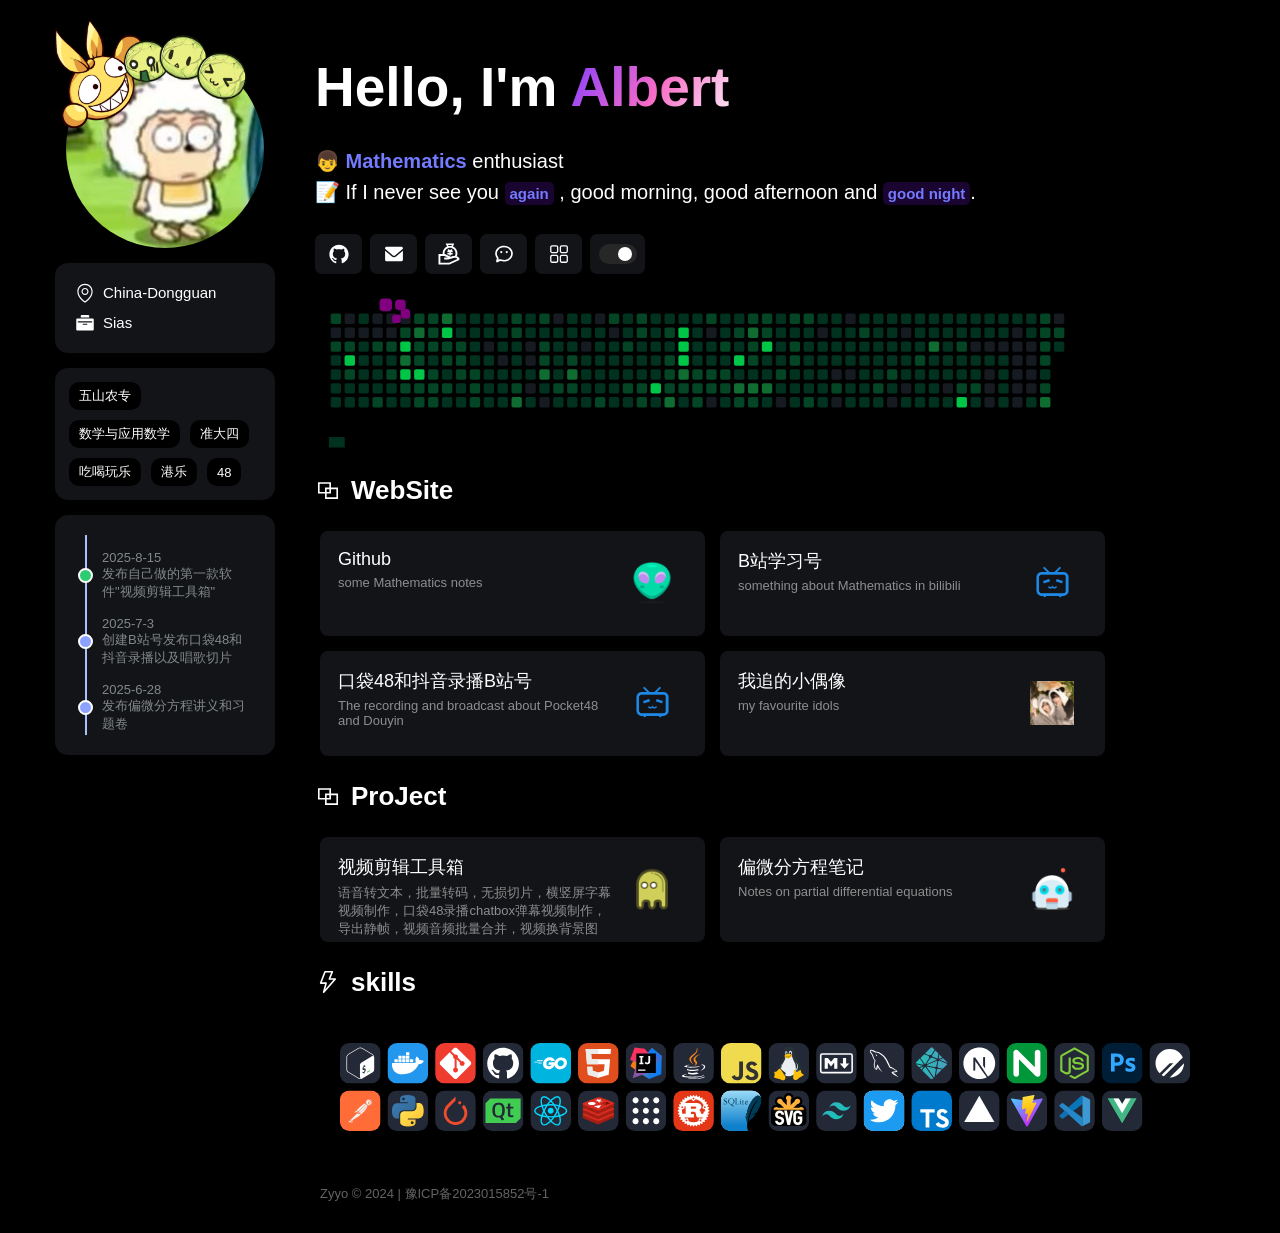
==== commit 48ab5ded: "fix: 第六次提交个人网站" ====
--- a/index.html
+++ b/index.html
@@ -70,7 +70,7 @@
                     数学与应用数学
                 </div>
                 <div class="left-tag-item">
-                    大三
+                    准大四
                 </div>
                 <div class="left-tag-item">
                     吃喝玩乐
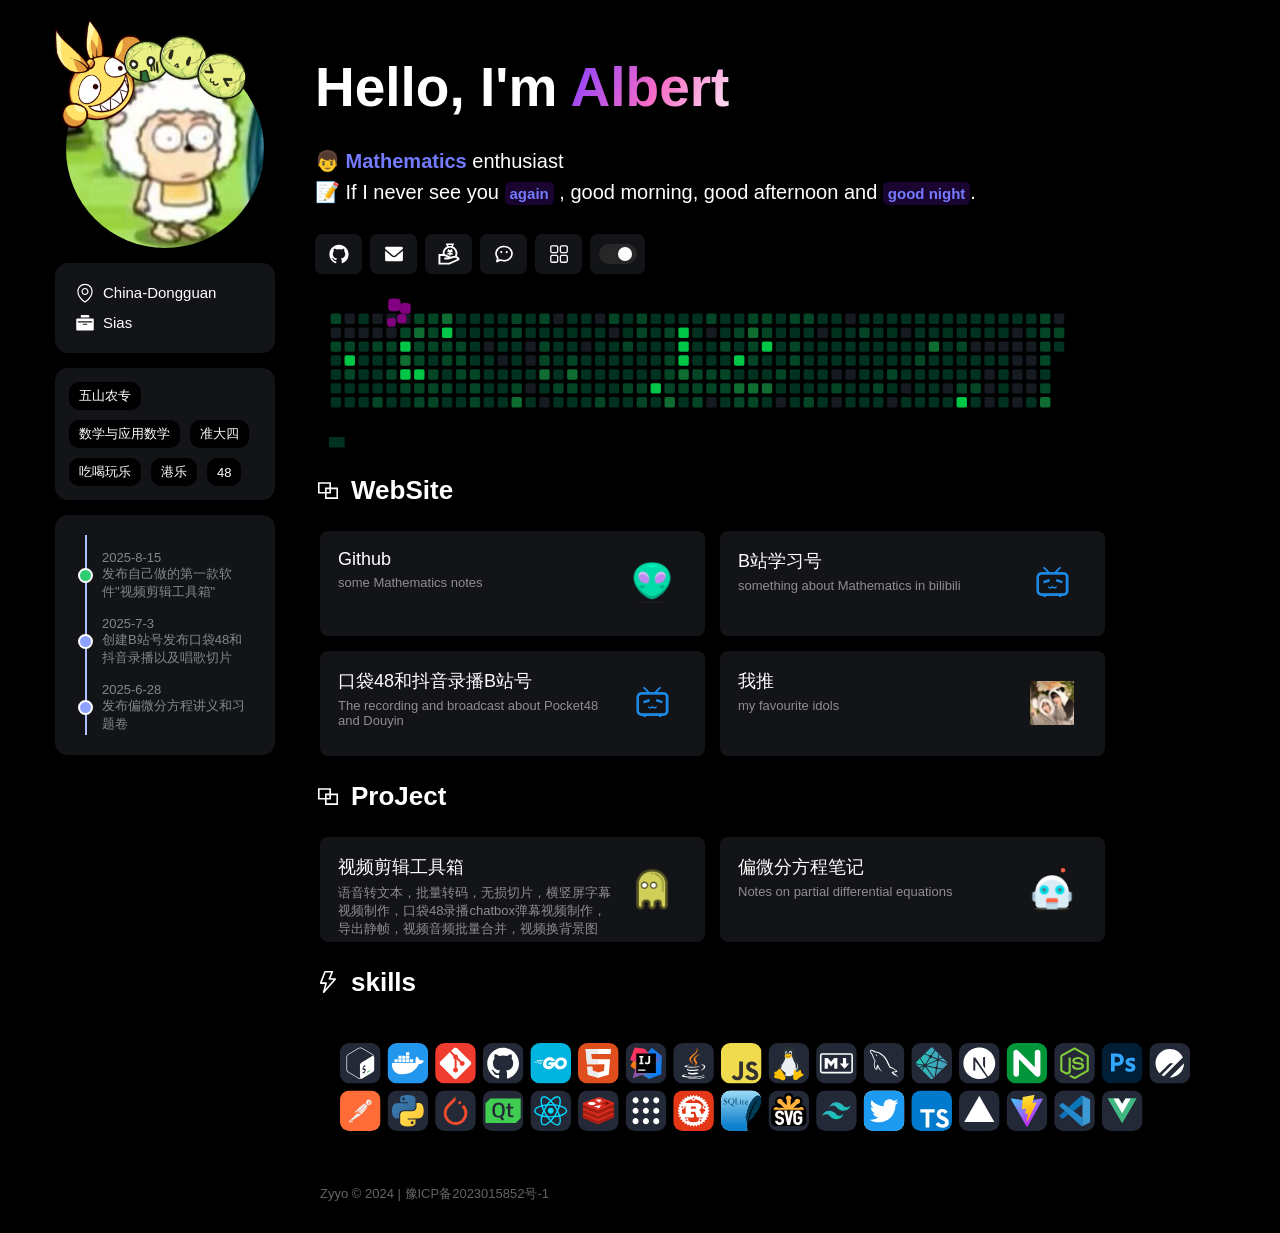
==== commit 8679db26: "fix: 第七次提交个人网站" ====
--- a/index.html
+++ b/index.html
@@ -283,7 +283,7 @@
                 <a class="projectItem" target="_blank" href="https://weibo.com/u/7561320778">
                     <!-- 项目项开始 -->
                     <div class="projectItemLeft">
-                        <h1>我追的小偶像</h1>
+                        <h1>我推</h1>
                         <p>my favourite idols</p>
                     </div>
                     <div class="projectItemRight">
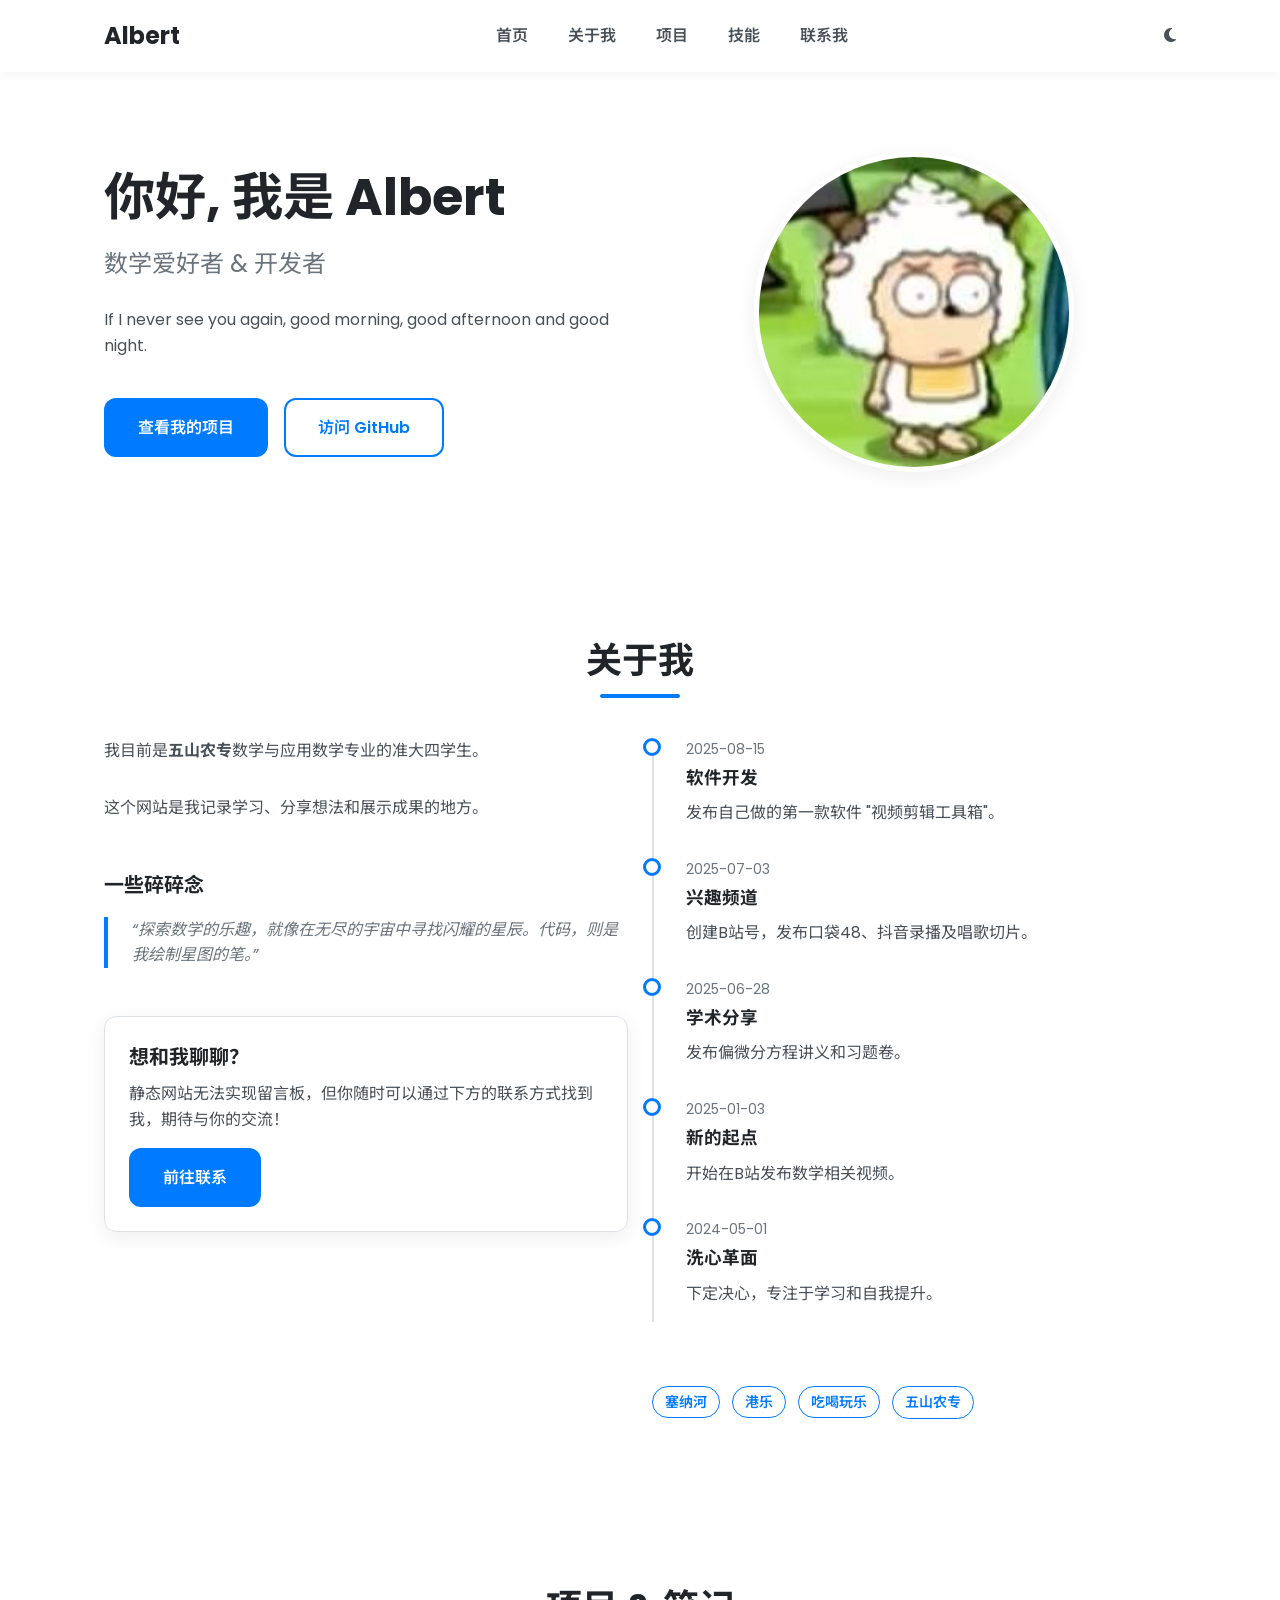
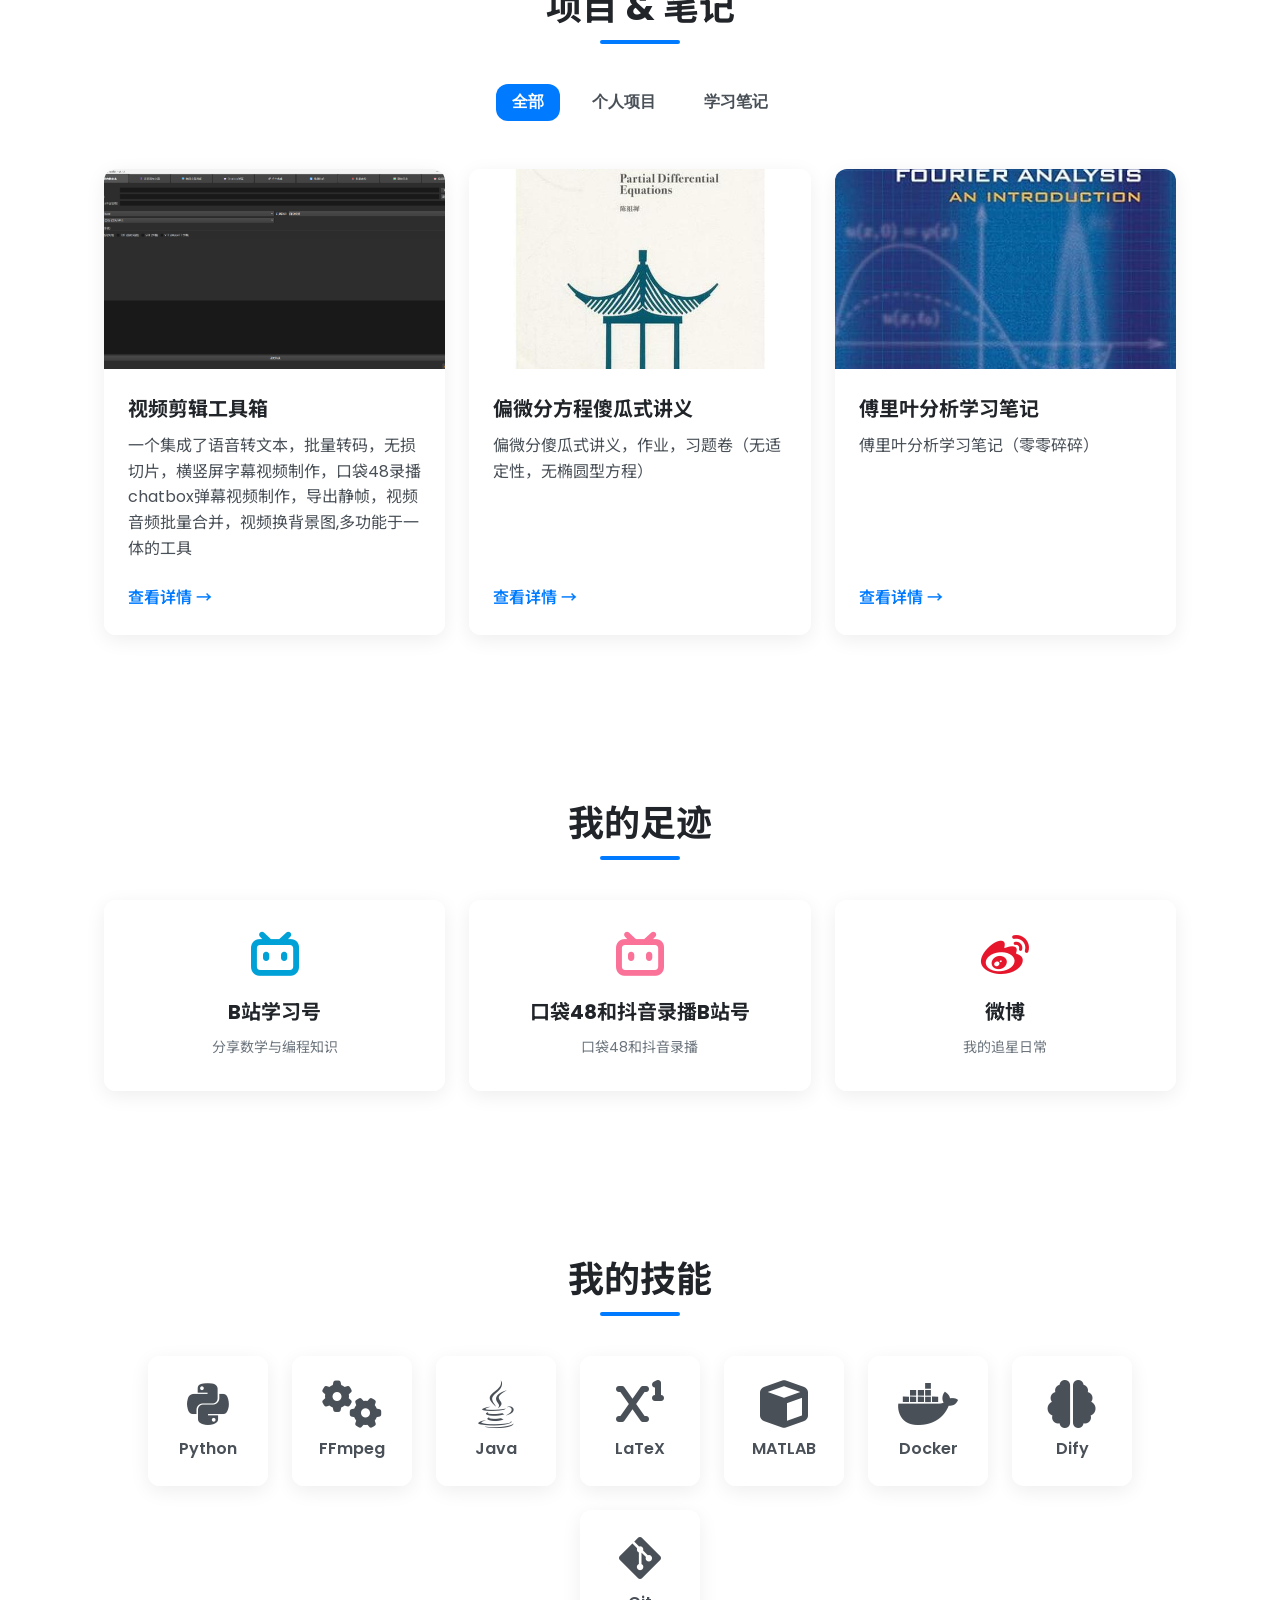
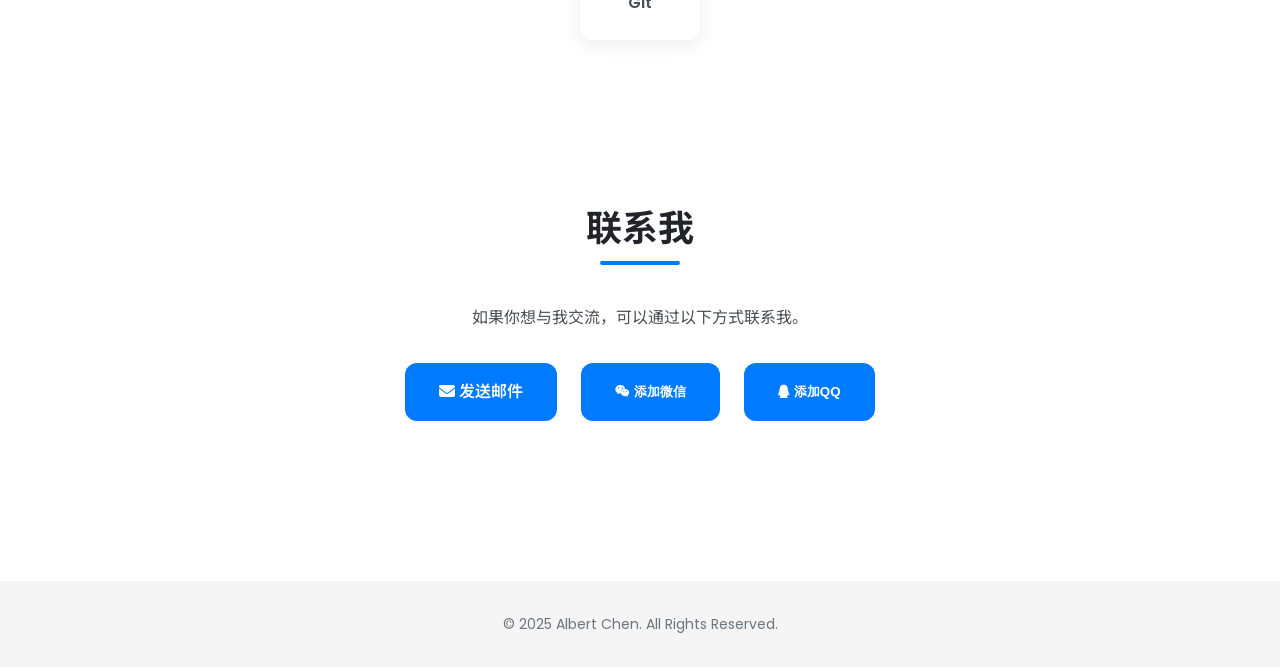
==== commit 22d59df1: "first" ====
--- a/index.html
+++ b/index.html
@@ -1,381 +1,272 @@
-
 <!DOCTYPE html>
-<html class="zyyo.net">
-
-<head class="zyyo.net">
-    <meta charset="utf-8">
-    <meta http-equiv="X-UA-Compatible" content="IE=edge">
-    <title>Albert homepage</title>
-    <link rel="icon" href="favicon1.ico">
-    <meta name="description" content="整天半吊子和不学无术的坏孩子,梦想成为庄稼地里的读书人">
-    <meta name="keywords" content="张扬YO,ZYYO,张扬主页,ZYYO引导页,zhangyang">
-    <meta name="og:title" contect="张扬YO">
-    <meta name="og:type" contect="website">
-    <meta property="og:locale" content="zh_CN">
-    <meta name="og:image" contect="favicon1.ico">
-    <meta name="og:url" contect="https://zyyo.net">
-    <meta name="og:description" contect="整天半吊子和不学无术的坏孩子,梦想成为庄稼地里的读书人">
-    <meta name="og:site_name" contect="张扬YO">
-    <meta name="viewport" content="width=device-width, initial-scale=1.0, maximum-scale=1.0, user-scalable=no">
-    <link rel="stylesheet" href="/static/css/style.css?v=1.33">
+<html lang="zh-CN" data-theme="light"> <!-- Set a default theme -->
+<head>
+    <meta charset="UTF-8">
+    <meta name="viewport" content="width=device-width, initial-scale=1.0">
+    <title>Albert's Homepage</title>
+    
+    <!-- Meta SEO Tags -->
+    <meta name="author" content="Albert Chen">
+    <meta name="description" content="你好，我是Albert。一名数学爱好者和开发者，这里是我的个人主页，用于展示我的项目、笔记和个人链接。">
+    <meta name="keywords" content="Albert, 个人主页, 数学, 编程, 学习笔记">
+
+    <!-- Google Fonts -->
+    <link rel="preconnect" href="https://fonts.googleapis.com">
+    <link rel="preconnect" href="https://fonts.gstatic.com" crossorigin>
+    <link href="https://fonts.googleapis.com/css2?family=Noto+Sans+SC:wght@400;700&family=Poppins:wght@400;600;700&display=swap" rel="stylesheet">
+    
+    <!-- Font Awesome (用于图标) -->
+    <link rel="stylesheet" href="https://cdnjs.cloudflare.com/ajax/libs/font-awesome/6.5.2/css/all.min.css">
+
+    <!-- 主样式表 -->
+    <link rel="stylesheet" href="assets/css/main.css">
+    
+    <!-- 网站图标 -->
+    <link rel="icon" href="assets/images/favicon.ico">
 </head>
 <body>
-<!-- 刷新加载动画 -->
-<div id="PageLoading">
-    <div id="PageLoading-zyyo">
-        <div id="PageLoading-zyyo-center">
-            <div class="object" id="object_four"></div>
-            <div class="object" id="object_three"></div>
-            <div class="object" id="object_two"></div>
-            <div class="object" id="object_one"></div>
+
+    <!-- =========== Header / Navigation =========== -->
+    <header class="header">
+        <nav class="nav container">
+            <a href="#" class="nav__logo">Albert</a>
+            <div class="nav__menu" id="nav-menu">
+                <ul class="nav__list">
+                    <li class="nav__item"><a href="#hero" class="nav__link">首页</a></li>
+                    <li class="nav__item"><a href="#about" class="nav__link">关于我</a></li>
+                    <li class="nav__item"><a href="#projects" class="nav__link">项目</a></li>
+                    <li class="nav__item"><a href="#skills" class="nav__link">技能</a></li>
+                    <li class="nav__item"><a href="#contact" class="nav__link">联系我</a></li>
+                </ul>
+            </div>
+            
+            <div class="nav__actions">
+                <!-- Theme change button -->
+                <i class="fas fa-moon theme-switcher" id="theme-button"></i>
+                
+                <!-- Toggle button for mobile -->
+                <div class="nav__toggle" id="nav-toggle">
+                    <i class="fas fa-bars"></i>
+                </div>
+            </div>
+        </nav>
+    </header>
+
+    <main>
+        <!-- =========== Hero Section =========== -->
+        <section id="hero" class="hero section">
+            <div class="hero__container container grid">
+                <div class="hero__content">
+                    <!-- MODIFIED: Removed the .highlight span for a clean look -->
+                    <h1>你好, 我是 Albert</h1>
+                    <p class="hero__subtitle">数学爱好者 & 开发者</p>
+                    <p class="hero__description">If I never see you again, good morning, good afternoon and good night.</p>
+                    <div class="hero__buttons">
+                        <a href="#projects" class="button">查看我的项目</a>
+                        <a href="https://github.com/Albert-Chen04" target="_blank" class="button button--ghost">访问 GitHub</a>
+                    </div>
+                </div>
+                <div class="hero__image">
+                    <img src="assets/images/avatar.jpg" alt="Albert's Avatar">
+                </div>
+            </div>
+        </section>
+
+        <!-- =========== About Me Section (Reconstructed) =========== -->
+        <section id="about" class="about section">
+            <h2 class="section__title">关于我</h2>
+            <div class="about__container container grid">
+                <!-- Left Column: Intro + Musings + Guestbook Idea -->
+                <div class="about__left">
+                    <p>我目前是<strong>五山农专</strong>数学与应用数学专业的准大四学生。</p>
+                    <p>这个网站是我记录学习、分享想法和展示成果的地方。</p>
+                    
+                    <div class="musings">
+                        <h3 class="musings__title">一些碎碎念</h3>
+                        <blockquote>
+                            “探索数学的乐趣，就像在无尽的宇宙中寻找闪耀的星辰。代码，则是我绘制星图的笔。”
+                        </blockquote>
+                    </div>
+                    
+                    <div class="guestbook-idea">
+                        <h3>想和我聊聊？</h3>
+                        <p>静态网站无法实现留言板，但你随时可以通过下方的联系方式找到我，期待与你的交流！</p>
+                        <a href="#contact" class="button">前往联系</a>
+                    </div>
+                </div>
+
+                <!-- Right Column: Timeline + Tags -->
+                <div class="about__right">
+                    <div class="timeline">
+                        <div class="timeline__item">
+                            <div class="timeline__date">2025-08-15</div>
+                            <div class="timeline__content">
+                                <h3>软件开发</h3>
+                                <p>发布自己做的第一款软件 "视频剪辑工具箱"。</p>
+                            </div>
+                        </div>
+                        <div class="timeline__item">
+                            <div class="timeline__date">2025-07-03</div>
+                            <div class="timeline__content">
+                                <h3>兴趣频道</h3>
+                                <p>创建B站号，发布口袋48、抖音录播及唱歌切片。</p>
+                            </div>
+                        </div>
+                        <div class="timeline__item">
+                            <div class="timeline__date">2025-06-28</div>
+                            <div class="timeline__content">
+                                <h3>学术分享</h3>
+                                <p>发布偏微分方程讲义和习题卷。</p>
+                            </div>
+                        </div>
+                        <div class="timeline__item">
+                            <div class="timeline__date">2025-01-03</div>
+                            <div class="timeline__content">
+                                <h3>新的起点</h3>
+                                <p>开始在B站发布数学相关视频。</p>
+                            </div>
+                        </div>
+                        <div class="timeline__item">
+                            <div class="timeline__date">2024-05-01</div>
+                            <div class="timeline__content">
+                                <h3>洗心革面</h3>
+                                <p>下定决心，专注于学习和自我提升。</p>
+                            </div>
+                        </div>
+                    </div>
+                    <ul class="about__tags">
+                        <li>塞纳河</li>
+                        <li>港乐</li>
+                        <li>吃喝玩乐</li>
+                        <li>五山农专</li>
+                    </ul>
+                </div>
+            </div>
+        </section>
+
+        <!-- =========== Projects Section =========== -->
+        <section id="projects" class="projects section">
+            <h2 class="section__title">项目 & 笔记</h2>
+            <div class="projects__container container">
+                <!-- Project Filters -->
+                <div class="projects__filters">
+                    <button class="filter-button active" data-filter="all">全部</button>
+                    <button class="filter-button" data-filter="project">个人项目</button>
+                    <button class="filter-button" data-filter="notes">学习笔记</button>
+                </div>
+
+                <div class="projects__grid grid">
+                    <!-- Project Item 1: Project -->
+                    <div class="project-card" data-category="project">
+                        <img src="assets/images/project_toolkit.png" alt="视频剪辑工具箱" class="project-card__img">
+                        <div class="project-card__content">
+                            <h3 class="project-card__title">视频剪辑工具箱</h3>
+                            <p class="project-card__description">一个集成了语音转文本，批量转码，无损切片，横竖屏字幕视频制作，口袋48录播chatbox弹幕视频制作，导出静帧，视频音频批量合并，视频换背景图,多功能于一体的工具</p>
+                            <a href="https://github.com/Albert-Chen04/Video-Editing-Toolkit" target="_blank" class="project-card__link">查看详情 &rarr;</a>
+                        </div>
+                    </div>
+
+                    <!-- Project Item 2: Notes -->
+                    <div class="project-card" data-category="notes">
+                        <img src="assets/images/project_pde.jpg" alt="偏微分方程讲义" class="project-card__img">
+                        <div class="project-card__content">
+                            <h3 class="project-card__title">偏微分方程傻瓜式讲义</h3>
+                            <p class="project-card__description">偏微分傻瓜式讲义，作业，习题卷（无适定性，无椭圆型方程）</p>
+                            <a href="https://github.com/Albert-Chen04/Partial-differential-equation" target="_blank" class="project-card__link">查看详情 &rarr;</a>
+                        </div>
+                    </div>
+
+                    <!-- NEW Project Item 3: Notes -->
+                    <div class="project-card" data-category="notes">
+                        <img src="assets/images/project_fourier.jpg" alt="傅里叶分析学习笔记" class="project-card__img">
+                        <div class="project-card__content">
+                            <h3 class="project-card__title">傅里叶分析学习笔记</h3>
+                            <p class="project-card__description">傅里叶分析学习笔记（零零碎碎）</p>
+                            <a href="https://github.com/Albert-Chen04/fourier-analysis-lecture-notes" target="_blank" class="project-card__link">查看详情 &rarr;</a>
+                        </div>
+                    </div>
+                </div>
+            </div>
+        </section>
+        
+        <!-- =========== Social Links Section =========== -->
+        <section id="socials" class="socials section">
+            <h2 class="section__title">我的足迹</h2>
+            <div class="socials__container container grid">
+                <a href="https://space.bilibili.com/456484779" target="_blank" class="social-card">
+                    <i class="fab fa-bilibili social-card__icon bilibili-learning"></i>
+                    <h3 class="social-card__title">B站学习号</h3>
+                    <p class="social-card__description">分享数学与编程知识</p>
+                </a>
+                <a href="https://space.bilibili.com/3546929151609469" target="_blank" class="social-card">
+                    <i class="fab fa-bilibili social-card__icon bilibili-star"></i>
+                    <h3 class="social-card__title">口袋48和抖音录播B站号</h3>
+                    <p class="social-card__description">口袋48和抖音录播</p>
+                </a>
+                <a href="https://weibo.com/u/7561320778" target="_blank" class="social-card">
+                    <i class="fab fa-weibo social-card__icon weibo"></i>
+                    <h3 class="social-card__title">微博</h3>
+                    <p class="social-card__description">我的追星日常</p>
+                </a>
+            </div>
+        </section>
+
+        <!-- =========== Skills Section =========== -->
+        <section id="skills" class="skills section">
+            <h2 class="section__title">我的技能</h2>
+            <div class="skills__container container">
+                <div class="skill-item"><i class="fab fa-python"></i><span>Python</span></div>
+                <div class="skill-item"><i class="fas fa-cogs"></i><span>FFmpeg</span></div>
+                <div class="skill-item"><i class="fab fa-java"></i><span>Java</span></div>
+                <div class="skill-item"><i class="fas fa-superscript"></i><span>LaTeX</span></div>
+                <div class="skill-item"><i class="fas fa-cube"></i><span>MATLAB</span></div>
+                <div class="skill-item"><i class="fab fa-docker"></i><span>Docker</span></div>
+                <div class="skill-item"><i class="fas fa-brain"></i><span>Dify</span></div>
+                <div class="skill-item"><i class="fab fa-git-alt"></i><span>Git</span></div>
+            </div>
+        </section>
+
+        <!-- =========== Contact Section =========== -->
+        <section id="contact" class="contact section">
+            <h2 class="section__title">联系我</h2>
+            <div class="contact__container container">
+                <p>如果你想与我交流，可以通过以下方式联系我。</p>
+                <div class="contact__buttons">
+                    <a href="mailto:chenbojun04@gmail.com" class="button"><i class="fas fa-envelope"></i> 发送邮件</a>
+                    <button class="button" id="wechat-btn"><i class="fab fa-weixin"></i> 添加微信</button>
+                    <button class="button" id="qq-btn"><i class="fab fa-qq"></i> 添加QQ</button>
+                </div>
+            </div>
+        </section>
+    </main>
+
+    <!-- =========== Footer (Simplified) =========== -->
+    <footer class="footer">
+        <div class="footer__container container">
+            <p>&copy; 2025 Albert Chen. All Rights Reserved.</p>
+        </div>
+    </footer>
+
+    <!-- =========== Modals (Pop-ups) =========== -->
+    <div class="modal" id="wechat-modal">
+        <div class="modal__content">
+            <span class="modal__close">&times;</span>
+            <h3>微信二维码</h3>
+            <img src="assets/images/wechat_qr.png" alt="WeChat QR Code">
+            <p>扫一扫添加我的微信</p>
         </div>
     </div>
-</div>
-
-<div class="main">
-
-    <div onclick="left()" class="left">
-        <div class="left-main">
-            
-            <div  class="logo" style="background-image: url(favicon1.ico);"><img style="position: absolute;top:-15%;left:-10%;width: 120%; aspect-ratio: 1/1;" src="/static/img/logo4.png" alt="头像框" title="博主在线"></div>
-            
-            <div class="left-div left-des">
-                <div class="left-div-item">
-                    <svg t="1705773709627" class="icon" viewBox="0 0 1024 1024" version="1.1"
-                        xmlns="http://www.w3.org/2000/svg" p-id="1478" width="20px" height="20px">
-                        <path
-                            d="M512 249.976471c-99.388235 0-180.705882 81.317647-180.705882 180.705882s81.317647 180.705882 180.705882 180.705882 180.705882-81.317647 180.705882-180.705882-81.317647-180.705882-180.705882-180.705882z m0 301.17647c-66.258824 0-120.470588-54.211765-120.470588-120.470588s54.211765-120.470588 120.470588-120.470588 120.470588 54.211765 120.470588 120.470588-54.211765 120.470588-120.470588 120.470588z"
-                            fill="#2c2c2c" p-id="1479"></path>
-                        <path
-                            d="M512 39.152941c-216.847059 0-391.529412 174.682353-391.529412 391.529412 0 349.364706 391.529412 572.235294 391.529412 572.235294s391.529412-222.870588 391.529412-572.235294c0-216.847059-174.682353-391.529412-391.529412-391.529412z m0 891.482353C424.658824 873.411765 180.705882 686.682353 180.705882 430.682353c0-183.717647 147.576471-331.294118 331.294118-331.294118s331.294118 147.576471 331.294118 331.294118c0 256-243.952941 442.729412-331.294118 499.952941z"
-                            fill="#2c2c2c" p-id="1480"></path>
-                    </svg>
-                    China-Dongguan
-                </div>
-                <div class="left-div-item">
-                    <svg t="1705773906032" class="icon" viewBox="0 0 1024 1024" version="1.1"
-                        xmlns="http://www.w3.org/2000/svg" p-id="2474" width="20px" height="20px">
-                        <path
-                            d="M729.6 234.666667H294.4V157.866667a51.2 51.2 0 0 1 51.2-51.2h332.8a51.2 51.2 0 0 1 51.2 51.2v76.8z m179.2 51.2a51.2 51.2 0 0 1 51.2 51.2v512a51.2 51.2 0 0 1-51.2 51.2H115.2a51.2 51.2 0 0 1-51.2-51.2v-512a51.2 51.2 0 0 1 51.2-51.2h793.557333z m-768 172.032c0 16.384 13.312 29.696 29.696 29.696h683.008a29.696 29.696 0 1 0 0-59.392H170.410667a29.696 29.696 0 0 0-29.696 29.696z m252.416 118.784c0 16.384 13.312 29.696 29.696 29.696h178.176a29.696 29.696 0 1 0 0-59.392H422.912a29.738667 29.738667 0 0 0-29.696 29.696z"
-                            fill="#666666" p-id="2475"></path>
-                    </svg>
-                    Sias
-                </div>
-            </div>
-            <div class="left-div left-tag">
-                <div class="left-tag-item">
-                    五山农专
-                </div>
-                <div class="left-tag-item">
-                    数学与应用数学
-                </div>
-                <div class="left-tag-item">
-                    准大四
-                </div>
-                <div class="left-tag-item">
-                    吃喝玩乐
-                </div>
-                <div class="left-tag-item">
-                    港乐
-                </div>
-                <div class="left-tag-item">
-                    48
-                </div>
-
-            </div>
-
-
-            <div class="left-div left-time">
-                <ul id="line">
-                     <li>
-                        <div class="focus"></div>
-                        <div>2025-8-15</div>
-                        <div>发布自己做的第一款软件"视频剪辑工具箱"</div>
-                    </li>
-
-                     <li>
-                        <div class="focus"></div>
-                        <div>2025-7-3</div>
-                        <div>创建B站号发布口袋48和抖音录播以及唱歌切片</div>
-                    </li>
-
-                    <li>
-                        <div class="focus"></div>
-                        <div>2025-6-28</div>
-                        <div>发布偏微分方程讲义和习题卷</div>
-                    </li>
- 
-                    <li>
-                        <div class="focus"></div>
-                        <div>2025-1-3</div>
-                        <div>开始B站发布数学相关视频</div>
-                    </li>
-                    <li>
-                        <div class="focus"></div>
-                        <div>2024-05-01</div>
-                        <div>洗心革面</div>
-                    </li>
-                    <li>
-                        <div class="focus"></div>
-                        <div>...</div>
-                        <div>...</div>
-                    </li>
-
-                </ul>
-            </div>
+    
+    <div class="modal" id="qq-modal">
+        <div class="modal__content">
+            <span class="modal__close">&times;</span>
+            <h3>QQ二维码</h3>
+            <img src="assets/images/qq_qr.png" alt="QQ QR Code">
+            <p>扫一扫添加我的QQ</p>
         </div>
     </div>
-    <div class="right">
-
-
-        <header> <!-- 头部开始 -->
-            <div class="welcome">Hello, I'm <span class="gradientText">Albert</span></div>
-            <div class="description">👦 <span class="purpleText"> Mathematics </span> enthusiast
-            </div>
-            <div class="description">📝 If I never see you  
-                <span class="purpleText textBackground">again</span>
-                , good morning, good afternoon and
-                <span class="purpleText textBackground">good night</span>.
-            </div>
-            <div class="iconContainer"> <!-- 图标容器开始 -->
-
-                <!-- 图标我全部是iconfont找的，可以自行更换 -->
-                <!---->
-
-                <a class="iconItem" target="_blank" href="https://github.com/Albert-Chen04">
-                    <svg t="1704870335945" class="icon" viewBox="0 0 1024 1024" version="1.1"
-                        xmlns="http://www.w3.org/2000/svg" p-id="2487" width="22px" height="22px">
-                        <path
-                            d="M511.6 76.3C264.3 76.2 64 276.4 64 523.5 64 718.9 189.3 885 363.8 946c23.5 5.9 19.9-10.8 19.9-22.2v-77.5c-135.7 15.9-141.2-73.9-150.3-88.9C215 726 171.5 718 184.5 703c30.9-15.9 62.4 4 98.9 57.9 26.4 39.1 77.9 32.5 104 26 5.7-23.5 17.9-44.5 34.7-60.8-140.6-25.2-199.2-111-199.2-213 0-49.5 16.3-95 48.3-131.7-20.4-60.5 1.9-112.3 4.9-120 58.1-5.2 118.5 41.6 123.2 45.3 33-8.9 70.7-13.6 112.9-13.6 42.4 0 80.2 4.9 113.5 13.9 11.3-8.6 67.3-48.8 121.3-43.9 2.9 7.7 24.7 58.3 5.5 118 32.4 36.8 48.9 82.7 48.9 132.3 0 102.2-59 188.1-200 212.9 23.5 23.2 38.1 55.4 38.1 91v112.5c0.8 9 0 17.9 15 17.9 177.1-59.7 304.6-227 304.6-424.1 0-247.2-200.4-447.3-447.5-447.3z"
-                            fill="#000000" p-id="2488"></path>
-
-                    </svg>
-                    <div class="iconTip">Github</div>
-                </a>
-                <!---->
-                <a class="iconItem" target="_blank" href="mailto:chenbojun04@gmail.com">
-                    <svg t="1704870588438" class="icon" viewBox="0 0 1024 1024" version="1.1"
-                        xmlns="http://www.w3.org/2000/svg" p-id="3174" width="22px" height="22px">
-                        <path
-                            d="M926.47619 355.644952V780.190476a73.142857 73.142857 0 0 1-73.142857 73.142857H170.666667a73.142857 73.142857 0 0 1-73.142857-73.142857V355.644952l304.103619 257.828572a170.666667 170.666667 0 0 0 220.745142 0L926.47619 355.644952zM853.333333 170.666667a74.044952 74.044952 0 0 1 26.087619 4.778666 72.704 72.704 0 0 1 30.622477 22.186667 73.508571 73.508571 0 0 1 10.678857 17.67619c3.169524 7.509333 5.12 15.652571 5.607619 24.210286L926.47619 243.809524v24.380952L559.469714 581.241905a73.142857 73.142857 0 0 1-91.306666 2.901333l-3.632762-2.925714L97.52381 268.190476v-24.380952a72.899048 72.899048 0 0 1 40.155428-65.292191A72.97219 72.97219 0 0 1 170.666667 170.666667h682.666666z"
-                            fill="#000000" p-id="3175"></path>
-                    </svg>
-                    <div class="iconTip">Mail</div>
-                </a>
-                <a class="iconItem" onclick="wx('/static/img/wxzsm.jpg')" href="javascript:void(0)">
-                    <svg t="1705247464964" class="icon" viewBox="0 0 1024 1024" version="1.1"
-                        xmlns="http://www.w3.org/2000/svg" p-id="4987" width="22px" height="22px">
-                        <path
-                            d="M995.575172 725.451034c-12.358621-26.835862-38.488276-64.794483-92.689655-94.27862-62.146207-33.721379-136.297931-40.96-208.860689-20.303448l-99.928276 28.424827-279.304828-126.057931H22.775172v489.401379h509.704828l432.375172-195.266207c15.006897-6.708966 26.835862-19.42069 32.662069-34.957241 5.649655-15.36 4.943448-31.955862-1.942069-46.962759z m-482.162758 188.910345H111.051034V601.688276h184.673104l166.664828 75.387586-3.354483 0.882759h-170.372414v88.275862H471.393103l246.819311-70.267586c49.434483-14.124138 101.517241-9.357241 142.653793 12.888275 18.184828 9.886897 30.72 20.833103 39.371034 30.896552l-386.824827 174.609655z"
-                            fill="000000" p-id="4988"></path>
-                        <path
-                            d="M695.437241 163.486897l58.615173-142.30069h-397.24138l66.736552 143.36c-121.82069 53.142069-207.095172 174.433103-207.095172 315.674483 0 28.601379 3.531034 57.202759 10.593103 84.744827l85.627586-21.715862c-5.12-20.48-7.768276-41.666207-7.768275-63.028965 0-141.241379 114.758621-256 256-256s256 114.758621 256 256c0 51.023448-14.830345 100.104828-43.078621 142.300689l73.268965 49.08138c37.958621-56.673103 58.085517-122.88 58.085518-191.382069-0.176552-141.947586-86.686897-264.121379-209.743449-316.733793zM467.508966 91.983448h180.965517l-21.009655 50.846897a348.16 348.16 0 0 0-66.913104-6.708966c-23.834483 0-46.962759 2.471724-69.384827 7.062069l-23.657931-51.2z"
-                            fill="000000" p-id="4989"></path>
-                        <path
-                            d="M683.431724 427.431724v-70.62069h-38.311724l30.190345-30.190344-49.964138-49.964138-62.49931 62.49931h-6.002759L494.344828 276.656552l-49.787587 49.964138 30.013793 30.190344h-38.311724v70.62069h88.275862v35.310345h-88.275862v70.62069h88.275862v52.965517h70.62069v-52.965517h88.275862v-70.62069h-88.275862v-35.310345z"
-                            fill="#000000" p-id="4990"></path>
-                    </svg>
-                    <div class="iconTip">赞助</div>
-                </a>
-                <!---->
-                <a class="iconItem" href="javascript:void(0)" onclick="wx('/static/img/wx.jpg')">
-                    <svg t="1705322844467" class="icon" viewBox="0 0 1024 1024" version="1.1"
-                        xmlns="http://www.w3.org/2000/svg" p-id="2925" width="22px" height="22px">
-                        <path
-                            d="M816.551274 248.167103C697.80273 131.500986 553.294498 97.66946 394.437467 140.52757 114.716718 215.994356 28.163433 506.98887 169.479973 696.646394c6.853082 9.198499 8.147564 26.164916 5.545296 38.09769-7.601118 34.868135-18.714224 68.958558-28.000728 103.474676-4.965082 18.455327-7.90504 37.21253 8.632611 52.019771 17.777899 15.921621 36.82572 12.654204 56.258305 2.777253 31.879058-16.200984 64.335261-31.314193 95.763041-48.336892 20.469194-11.086499 38.847773-11.658528 61.942771-5.240351 46.063105 12.799514 93.717452 19.872606 117.992321 24.74866 144.317896-2.603291 249.610988-41.736567 333.958024-129.489166C955.8826 594.966597 954.903296 384.090818 816.551274 248.167103zM763.498988 681.878039C658.864906 785.728268 531.49603 810.562886 393.782551 764.371868c-45.408189-15.229866-82.686211-19.207457-122.088616 7.493671-3.576455 2.423189-8.448416 2.934842-26.51284 8.852622 36.271088-62.917982 9.41851-102.273315-21.181415-146.894581-67.886133-98.989525-54.03773-226.624461 26.78197-318.740438 132.026966-150.480246 390.603139-150.382009 522.634198 0.196475C869.144096 424.455131 867.098507 579.054185 763.498988 681.878039z"
-                            p-id="2926"></path>
-                        <path
-                            d="M640.32976 377.432165c-26.245757-0.961908-47.457872 18.594497-48.955992 45.13906-1.532913 27.1565 16.636912 48.230468 43.304272 50.227961 26.571169 1.989307 48.850591-16.263405 51.568493-42.247196C689.112814 403.14478 667.75846 378.439098 640.32976 377.432165z"
-                            p-id="2927"></path>
-                        <path
-                            d="M385.221572 377.38714c-27.757181 0.205685-48.88743 23.684422-46.821375 52.023864 1.940189 26.610054 23.154349 44.910862 50.212612 43.317575 26.505677-1.560542 46.149063-22.886243 45.152363-49.02046C432.798147 398.345474 410.636405 377.198851 385.221572 377.38714z"
-                            p-id="2928"></path>
-                    </svg>
-                    <div class="iconTip">微信</div>
-                </a>
-
-                <!---->
-             
-                <a class="iconItem" href="javascript:void(0)" onclick="left()">
-                    <svg t="1706175679525" class="icon" viewBox="0 0 1024 1024" version="1.1"
-                        xmlns="http://www.w3.org/2000/svg" p-id="1880" width="22px" height="22px">
-                        <path
-                            d="M389.2 98.93H189.43c-49.51 0-89.8 40.28-89.8 89.8V388.5c0 49.51 40.28 89.8 89.8 89.8H389.2c49.51 0 89.8-40.28 89.8-89.8V188.72c0-49.51-40.28-89.79-89.8-89.79z m29.93 289.56c0 16.5-13.43 29.93-29.93 29.93H189.43c-16.5 0-29.93-13.43-29.93-29.93V188.72c0-16.5 13.43-29.93 29.93-29.93H389.2c16.5 0 29.93 13.43 29.93 29.93v199.77zM389.2 547.34H189.43c-49.51 0-89.8 40.28-89.8 89.8v199.77c0 49.51 40.28 89.8 89.8 89.8H389.2c49.51 0 89.8-40.28 89.8-89.8V637.14c0-49.51-40.28-89.8-89.8-89.8z m29.93 289.57c0 16.5-13.43 29.93-29.93 29.93H189.43c-16.5 0-29.93-13.43-29.93-29.93V637.14c0-16.5 13.43-29.93 29.93-29.93H389.2c16.5 0 29.93 13.43 29.93 29.93v199.77zM837.56 98.93H637.79c-49.51 0-89.8 40.28-89.8 89.8V388.5c0 49.51 40.28 89.8 89.8 89.8h199.77c49.51 0 89.8-40.28 89.8-89.8V188.72c0-49.51-40.28-89.79-89.8-89.79z m29.93 289.56c0 16.5-13.43 29.93-29.93 29.93H637.79c-16.5 0-29.93-13.43-29.93-29.93V188.72c0-16.5 13.43-29.93 29.93-29.93h199.77c16.5 0 29.93 13.43 29.93 29.93v199.77zM837.56 547.34H637.79c-49.51 0-89.8 40.28-89.8 89.8v199.77c0 49.51 40.28 89.8 89.8 89.8h199.77c49.51 0 89.8-40.28 89.8-89.8V637.14c0-49.51-40.28-89.8-89.8-89.8z m29.93 289.57c0 16.5-13.43 29.93-29.93 29.93H637.79c-16.5 0-29.93-13.43-29.93-29.93V637.14c0-16.5 13.43-29.93 29.93-29.93h199.77c16.5 0 29.93 13.43 29.93 29.93v199.77z"
-                            p-id="1881" fill="#000000"></path>
-                    </svg>
-
-                </a>
-                   <a class="iconItem switch" href="javascript:void(0)">
-                    <div class="onoffswitch">
-                        <input type="checkbox" name="onoffswitch" class="onoffswitch-checkbox" id="myonoffswitch"
-                            checked>
-                        <label class="onoffswitch-label" for="myonoffswitch">
-                            <span class="onoffswitch-inner"></span>
-                            <span class="onoffswitch-switch"></span>
-                        </label>
-                    </div>
-                </a>
-                <!---->
-            </div> <!-- 图标容器结束 -->
-
-            <div class="tanChiShe">
-                <img id="tanChiShe" src="/static/svg/snake-Light.svg" alt="">
-            </div>
-        </header> <!-- 头部结束 -->
-
-
-
-        <content>
-            <!-- 内容开始 -->
-            <div class="title">
-                <svg t="1705257422086" class="icon" viewBox="0 0 1024 1024" version="1.1"
-                    xmlns="http://www.w3.org/2000/svg" p-id="1891" width="26px" height="26px">
-                    <path
-                        d="M629.333333 202.666667v213.333333h277.333334v448h-512v-213.333333h-277.333334v-448h512z m213.333334 277.333333h-213.333334v170.666667h-170.666666v149.333333h384v-320z m-277.333334-213.333333h-384v320h213.333334v-170.666667h170.666666v-149.333333z m0 213.333333h-106.666666v106.666667h106.666666v-106.666667z"
-                        fill="#000000" p-id="1892"></path>
-                </svg>
-                WebSite
-            </div>
-            <div class="projectList">
-                <!-- 项目列表开始 -->
-                <!---->
-                 </a>
-                <!---->
-                <a class="projectItem" target="_blank" href="https://github.com/Albert-Chen04">
-                    <!-- 项目项开始 -->
-                    <div class="projectItemLeft">
-                        <h1>Github</h1>
-                        <p>some Mathematics notes</p>
-                    </div>
-                    <div class="projectItemRight">
-                        <img src="/static/img/i3.png" alt="">
-                    </div>
-                    <!-- 项目项结束 -->
-                    
-                    <a class="projectItem" target="_blank" href="https://space.bilibili.com/456484779?spm_id_from=333.1387.0.0">
-                    <!-- 项目项开始 -->
-                    <div class="projectItemLeft">
-                        <h1>B站学习号</h1>
-                        <p>something about Mathematics in bilibili</p>
-                    </div>
-                    <div class="projectItemRight">
-                        <img src="/static/img/bilibili.png" alt="">
-                    </div>
-                    <!-- 项目项结束 -->
-               
-                </a>
-                <!---->
-                <a class="projectItem" target="_blank" href="https://space.bilibili.com/3546929151609469?spm_id_from=333.1007.0.0">
-                    <!-- 项目项开始 -->
-                    <div class="projectItemLeft">
-                        <h1>口袋48和抖音录播B站号</h1>
-                        <p>The recording and broadcast about Pocket48 and Douyin</p>
-                    </div>
-                    <div class="projectItemRight">
-                        <img src="/static/img/bilibili.png" alt="">
-                    </div>
-                    <!-- 项目项结束 -->
-               
-              
-                <!---->
-                </a>
-                <!---->
-                <a class="projectItem" target="_blank" href="https://weibo.com/u/7561320778">
-                    <!-- 项目项开始 -->
-                    <div class="projectItemLeft">
-                        <h1>我推</h1>
-                        <p>my favourite idols</p>
-                    </div>
-                    <div class="projectItemRight">
-                        <img src="/static/img/wm.jpg" alt="">
-                    </div>
-                    <!-- 项目项结束 -->
-                </a>
-                <!---->
-            </div>
-           <div class="title">
-                <svg t="1705257422086" class="icon" viewBox="0 0 1024 1024" version="1.1"
-                    xmlns="http://www.w3.org/2000/svg" p-id="1891" width="26px" height="26px">
-                    <path
-                        d="M629.333333 202.666667v213.333333h277.333334v448h-512v-213.333333h-277.333334v-448h512z m213.333334 277.333333h-213.333334v170.666667h-170.666666v149.333333h384v-320z m-277.333334-213.333333h-384v320h213.333334v-170.666667h170.666666v-149.333333z m0 213.333333h-106.666666v106.666667h106.666666v-106.666667z"
-                        fill="#000000" p-id="1892"></path>
-                </svg>
-                ProJect
-            </div>
-            <div class="projectList">
-                <!-- 项目列表开始 -->
-                <!---->
-                <a class="projectItem" target="_blank" href="https://github.com/Albert-Chen04/Video-Editing-Toolkit">
-                    <!-- 项目项开始 -->
-                    <div class="projectItemLeft">
-                        <h1>视频剪辑工具箱</h1>
-                        <p>语音转文本，批量转码，无损切片，横竖屏字幕视频制作，口袋48录播chatbox弹幕视频制作，导出静帧，视频音频批量合并，视频换背景图</p>
-                    </div>
-                    <div class="projectItemRight">
-                        <img src="/static/img/i2.png" alt="">
-                    </div>
-                <!---->
-                <a class="projectItem" target="_blank" href="https://github.com/Albert-Chen04/Partial-differential-equation">
-                    <!-- 项目项开始 -->
-                    <div class="projectItemLeft">
-                        <h1>偏微分方程笔记</h1>
-                        <p>Notes on partial differential equations</p>
-                    </div>
-                    <div class="projectItemRight">
-                        <img src="/static/img/i1.png" alt="">
-                    </div>
-                    <!-- 项目项结束 -->
-                </a>
-                    <!-- 项目项结束 -->
-                </a>
-                </div>
-            <div class="title">
-                <svg t="1705257823317" class="icon" viewBox="0 0 1024 1024" version="1.1"
-                    xmlns="http://www.w3.org/2000/svg" p-id="7833" width="26px" height="26px">
-                    <path
-                        d="M395.765333 586.570667h-171.733333c-22.421333 0-37.888-22.442667-29.909333-43.381334L364.768 95.274667A32 32 0 0 1 394.666667 74.666667h287.957333c22.72 0 38.208 23.018667 29.632 44.064l-99.36 243.882666h187.050667c27.509333 0 42.186667 32.426667 24.042666 53.098667l-458.602666 522.56c-22.293333 25.408-63.626667 3.392-54.976-29.28l85.354666-322.421333zM416.714667 138.666667L270.453333 522.581333h166.869334a32 32 0 0 1 30.933333 40.181334l-61.130667 230.954666 322.176-367.114666H565.312c-22.72 0-38.208-23.018667-29.632-44.064l99.36-243.882667H416.714667z"
-                        fill="#000000" p-id="7834"></path>
-                </svg>
-                skills
-            </div>
-            <div class="skill">
-                <!-- 技能开始 -->
-                <!-- 前往https://skillicons.dev/
-            生成，一个pc端，一个移动端，区别是一行的个数 -->
-                <img id="skillPc" src="/static/svg/skillPc.svg" alt="" srcset="">
-                <img id="skillWap" src="/static/svg/skillWap.svg" alt="" srcset="">
-            </div>
-            <!-- 技能结束 -->
-        </content> <!-- 内容结束 -->
-
-        <footer>
-            Zyyo © 2024 |
-            <a href="https://beian.miit.gov.cn/">豫ICP备2023015852号-1</a>
-        </footer>
-
-    </div>
-</div> <!-- main结束 -->
-<!--弹窗-->
-
-<div class="tc">
-    <div class="tc-main">
-        <img class="tc-img" src="" alt="" srcset="">
-    </div>
-    <div onclick="wx()" class="tc-close"><svg t="1700047644371" class="icon" viewBox="0 0 1024 1024" version="1.1"
-            xmlns="http://www.w3.org/2000/svg" p-id="950" width="19px" height="19px">
-            <path
-                d="M610.616405 512.423878l391.647127 391.939565a68.722849 68.722849 0 0 1 0 98.332161 72.012772 72.012772 0 0 1-100.306115 0l-390.404267-391.354689-392.012675 391.28158a69.74638 69.74638 0 0 1-98.551489-98.551489l391.793346-391.720237L20.988986 119.533891A69.74638 69.74638 0 0 1 119.540475 20.982402l392.158893 392.451331L901.957417 23.248793a72.012772 72.012772 0 0 1 100.306115 0 68.722849 68.722849 0 0 1 0 98.332161L610.616405 512.423878z"
-                p-id="951" fill="#000000"></path>
-        </svg></div>
-</div>
-
-
-
+
+    <!-- 主脚本文件 -->
+    <script src="assets/js/main.js"></script>
 </body>
-
-<script src="/static/js/script.js?v=1.33"> </script>
-
-<script charset="UTF-8" id="LA_COLLECT" src="//sdk.51.la/js-sdk-pro.min.js"></script>
-<script>LA.init({ id: "KFqltKSkJgQTGD9l", ck: "KFqltKSkJgQTGD9l" })</script>
-
 </html>
--- a/assets/css/main.css
+++ b/assets/css/main.css
@@ -0,0 +1,264 @@
+/* ===============================================
+   ALBERT'S HOMEPAGE - MAIN STYLESHEET V3 (ELEGANT BLUE + PHOTO BG)
+   ===============================================
+   1. IMPORTS
+   2. CSS VARIABLES (NEW ELEGANT BLUE THEME)
+   3. BASE & RESET STYLES
+   4. REUSABLE COMPONENTS & UTILITIES
+   5. MODAL STYLES
+   =============================================== */
+
+/* ===============================================
+   1. IMPORTS
+   =============================================== */
+@import url('components/_header.css');
+@import url('components/_hero.css');
+@import url('components/_about.css');
+@import url('components/_projects.css');
+@import url('components/_socials.css');
+@import url('components/_skills.css');
+@import url('components/_contact.css');
+@import url('components/_footer.css');
+
+
+/* ===============================================
+   2. CSS VARIABLES (NEW ELEGANT BLUE THEME)
+   =============================================== */
+:root, [data-theme='light'] {
+    /* NEW Colors: Elegant Blue Palette */
+    --primary-color: #007bff;      /* A classic, vibrant blue */
+    --primary-color-alt: #0056b3;  /* A darker blue for hover effects */
+    --highlight-color: #56aeff;     /* A lighter blue for highlights */
+    --title-color: #212529;         /* A very dark grey, almost black */
+    --text-color: #495057;          /* A softer grey for body text */
+    --text-color-light: #6c757d;    /* A lighter grey for subtitles */
+    --body-bg-color: #ffffff;         /* Base color, will be covered by image */
+    --container-bg-color: rgba(255, 255, 255, 0.85); /* Frosted glass effect */
+    --border-color: #dee2e6;
+    --box-shadow: 0 5px 20px rgba(0, 0, 0, 0.07);
+    --bg-overlay-color: rgba(255, 255, 255, 0.5); /* Light overlay for the background image */
+
+    /* Typography, Spacing, Other */
+    --font-primary: 'Poppins', 'Noto Sans SC', sans-serif;
+    --h1-font-size: 3.2rem;
+    --h2-font-size: 2.25rem;
+    --h3-font-size: 1.5rem;
+    --normal-font-size: 1rem;
+    --small-font-size: 0.875rem;
+    --header-height: 4.5rem;
+    --section-padding: 5rem 0;
+    --border-radius: 0.75rem;
+    --transition: all 0.3s ease-in-out;
+}
+
+[data-theme='dark'] {
+    /* Dark Theme Colors */
+    --primary-color: #56aeff;      /* Lighter blue for dark background */
+    --primary-color-alt: #80bfff;
+    --highlight-color: #007bff;
+    --title-color: #f8f9fa;         /* Almost white */
+    --text-color: #adb5bd;          /* Light grey */
+    --text-color-light: #6c757d;
+    --body-bg-color: #121212;
+    --container-bg-color: rgba(23, 29, 41, 0.8); /* Dark frosted glass */
+    --border-color: #343a40;
+    --box-shadow: 0 5px 20px rgba(0, 0, 0, 0.2);
+    --bg-overlay-color: rgba(0, 0, 0, 0.6); /* Dark overlay for the background image */
+}
+
+
+/* ===============================================
+   3. BASE & RESET STYLES
+   =============================================== */
+*,
+*::before,
+*::after {
+    box-sizing: border-box;
+    margin: 0;
+    padding: 0;
+}
+
+html {
+    scroll-behavior: smooth;
+}
+
+body {
+    font-family: var(--font-primary);
+    font-size: var(--normal-font-size);
+    background-color: var(--body-bg-color);
+    color: var(--text-color);
+    line-height: 1.6;
+    padding-top: var(--header-height);
+    transition: background-color 0.3s, color 0.3s;
+
+    /* === NEW: FIXED PHOTO BACKGROUND === */
+    background-image: url('../images/background.jpg');
+    background-size: cover;
+    background-position: center center;
+    background-attachment: fixed; /* This is the magic property! */
+    position: relative;
+    z-index: 0;
+}
+
+/* This pseudo-element creates the light/dark overlay on top of the image */
+body::before {
+    content: '';
+    position: fixed; /* Also fixed to cover the entire viewport */
+    top: 0;
+    left: 0;
+    width: 100%;
+    height: 100%;
+    background-color: var(--bg-overlay-color);
+    z-index: -1; /* Place it between the body content and the background image */
+    transition: var(--transition);
+}
+
+h1, h2, h3 {
+    color: var(--title-color);
+    font-weight: 700;
+}
+
+ul {
+    list-style: none;
+}
+
+a {
+    text-decoration: none;
+    color: var(--primary-color);
+    transition: var(--transition);
+}
+
+a:hover {
+    color: var(--primary-color-alt);
+}
+
+img {
+    max-width: 100%;
+    height: auto;
+}
+
+/* ===============================================
+   4. REUSABLE COMPONENTS & UTILITIES
+   =============================================== */
+.section {
+    padding: var(--section-padding);
+}
+
+.section__title {
+    font-size: var(--h2-font-size);
+    text-align: center;
+    margin-bottom: 3rem;
+    position: relative;
+}
+.section__title::after {
+    content: '';
+    position: absolute;
+    bottom: -0.5rem;
+    left: 50%;
+    transform: translateX(-50%);
+    width: 80px;
+    height: 4px;
+    background: var(--primary-color);
+    border-radius: 2px;
+}
+
+.container {
+    max-width: 1120px;
+    margin-inline: auto;
+    padding-inline: 1.5rem;
+}
+
+.grid {
+    display: grid;
+    gap: 1.5rem;
+}
+
+.button {
+    display: inline-block;
+    background: var(--primary-color);
+    color: #fff;
+    padding: 0.9rem 2rem;
+    border-radius: var(--border-radius);
+    font-weight: 600;
+    border: 2px solid transparent;
+    transition: var(--transition);
+    cursor: pointer;
+}
+
+.button:hover {
+    background: var(--primary-color-alt);
+    transform: translateY(-2px);
+    box-shadow: 0 4px 15px rgba(0, 0, 0, 0.1);
+}
+
+.button--ghost {
+    background: transparent;
+    color: var(--primary-color);
+    border-color: var(--primary-color);
+}
+
+.button--ghost:hover {
+    background: var(--primary-color);
+    color: #fff;
+}
+
+
+/* ===============================================
+   5. MODAL STYLES
+   =============================================== */
+.modal {
+    position: fixed;
+    top: 0;
+    left: 0;
+    width: 100%;
+    height: 100%;
+    background-color: rgba(0, 0, 0, 0.5);
+    display: flex;
+    align-items: center;
+    justify-content: center;
+    z-index: 1000;
+    opacity: 0;
+    visibility: hidden;
+    transition: var(--transition);
+}
+
+.modal.active {
+    opacity: 1;
+    visibility: visible;
+}
+
+.modal__content {
+    background-color: var(--container-bg-color);
+    padding: 2.5rem;
+    border-radius: var(--border-radius);
+    box-shadow: var(--box-shadow);
+    text-align: center;
+    position: relative;
+    transform: scale(0.9);
+    transition: var(--transition);
+    backdrop-filter: blur(10px);
+    -webkit-backdrop-filter: blur(10px);
+}
+
+.modal.active .modal__content {
+    transform: scale(1);
+}
+
+.modal__content h3 {
+    margin-bottom: 1rem;
+    font-size: var(--h3-font-size);
+}
+
+.modal__content img {
+    max-width: 250px;
+    margin-bottom: 1rem;
+}
+
+.modal__close {
+    position: absolute;
+    top: 1rem;
+    right: 1.5rem;
+    font-size: 1.5rem;
+    color: var(--text-color-light);
+    cursor: pointer;
+}
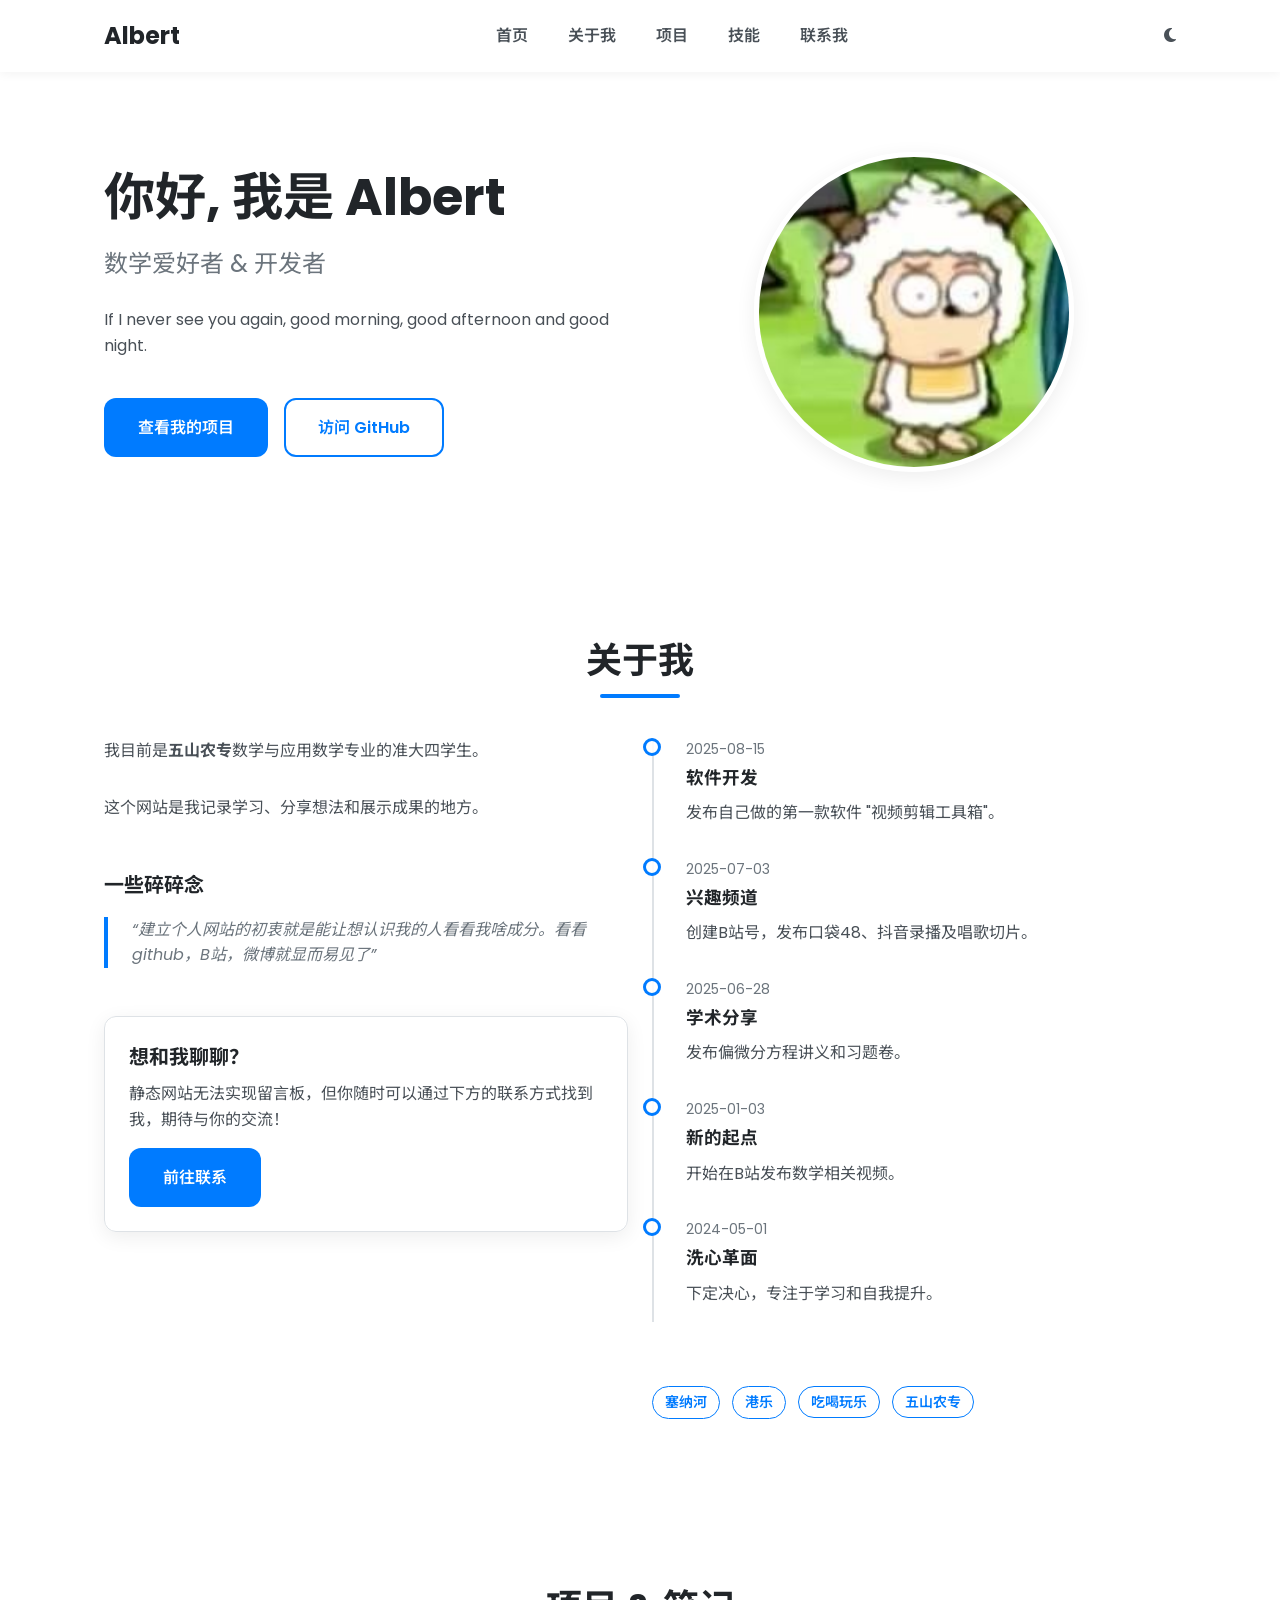
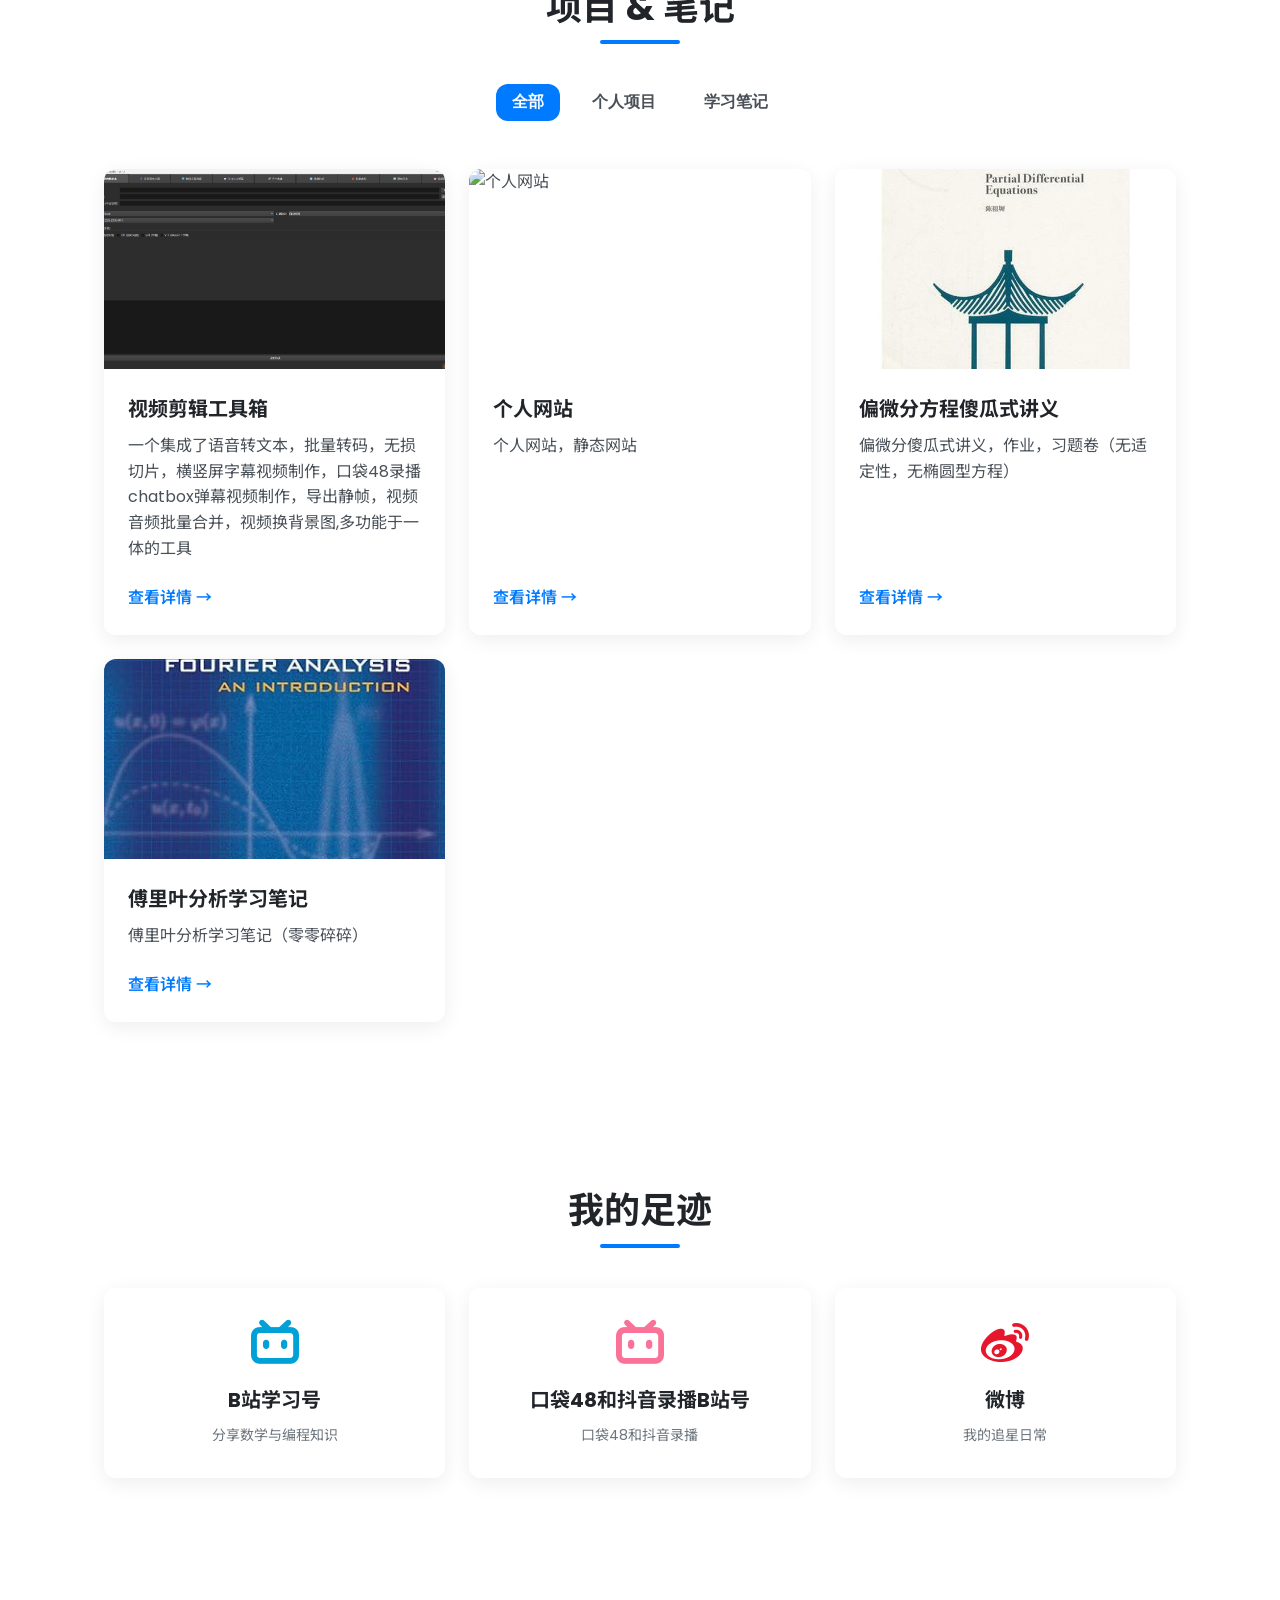
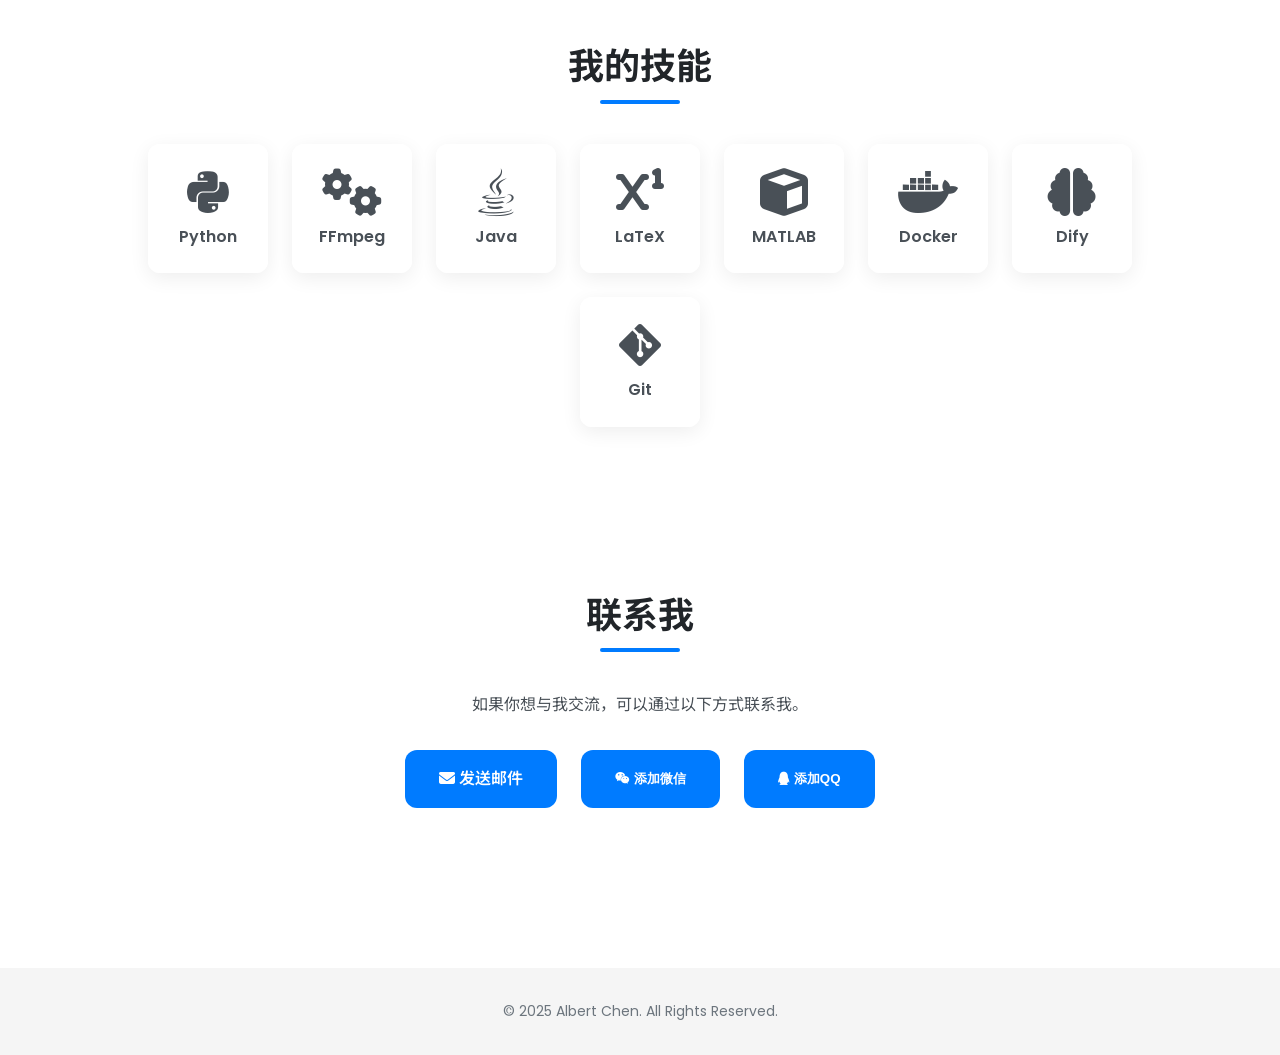
==== commit f58e61b9: "fix: Update index.html with new design and content" ====
--- a/index.html
+++ b/index.html
@@ -84,7 +84,7 @@
                     <div class="musings">
                         <h3 class="musings__title">一些碎碎念</h3>
                         <blockquote>
-                            “探索数学的乐趣，就像在无尽的宇宙中寻找闪耀的星辰。代码，则是我绘制星图的笔。”
+                            “建立个人网站的初衷就是能让想认识我的人看看我啥成分。看看github，B站，微博就显而易见了”
                         </blockquote>
                     </div>
                     
@@ -163,6 +163,16 @@
                             <h3 class="project-card__title">视频剪辑工具箱</h3>
                             <p class="project-card__description">一个集成了语音转文本，批量转码，无损切片，横竖屏字幕视频制作，口袋48录播chatbox弹幕视频制作，导出静帧，视频音频批量合并，视频换背景图,多功能于一体的工具</p>
                             <a href="https://github.com/Albert-Chen04/Video-Editing-Toolkit" target="_blank" class="project-card__link">查看详情 &rarr;</a>
+                        </div>
+                    </div>
+
+                    <!-- Project Item 2: Project -->
+                    <div class="project-card" data-category="project">
+                        <img src="assets/images/screenshot.png" alt="个人网站" class="project-card__img">
+                        <div class="project-card__content">
+                            <h3 class="project-card__title">个人网站</h3>
+                            <p class="project-card__description">个人网站，静态网站</p>
+                            <a href="https://github.com/Albert-Chen04/Personal-website" target="_blank" class="project-card__link">查看详情 &rarr;</a>
                         </div>
                     </div>
 
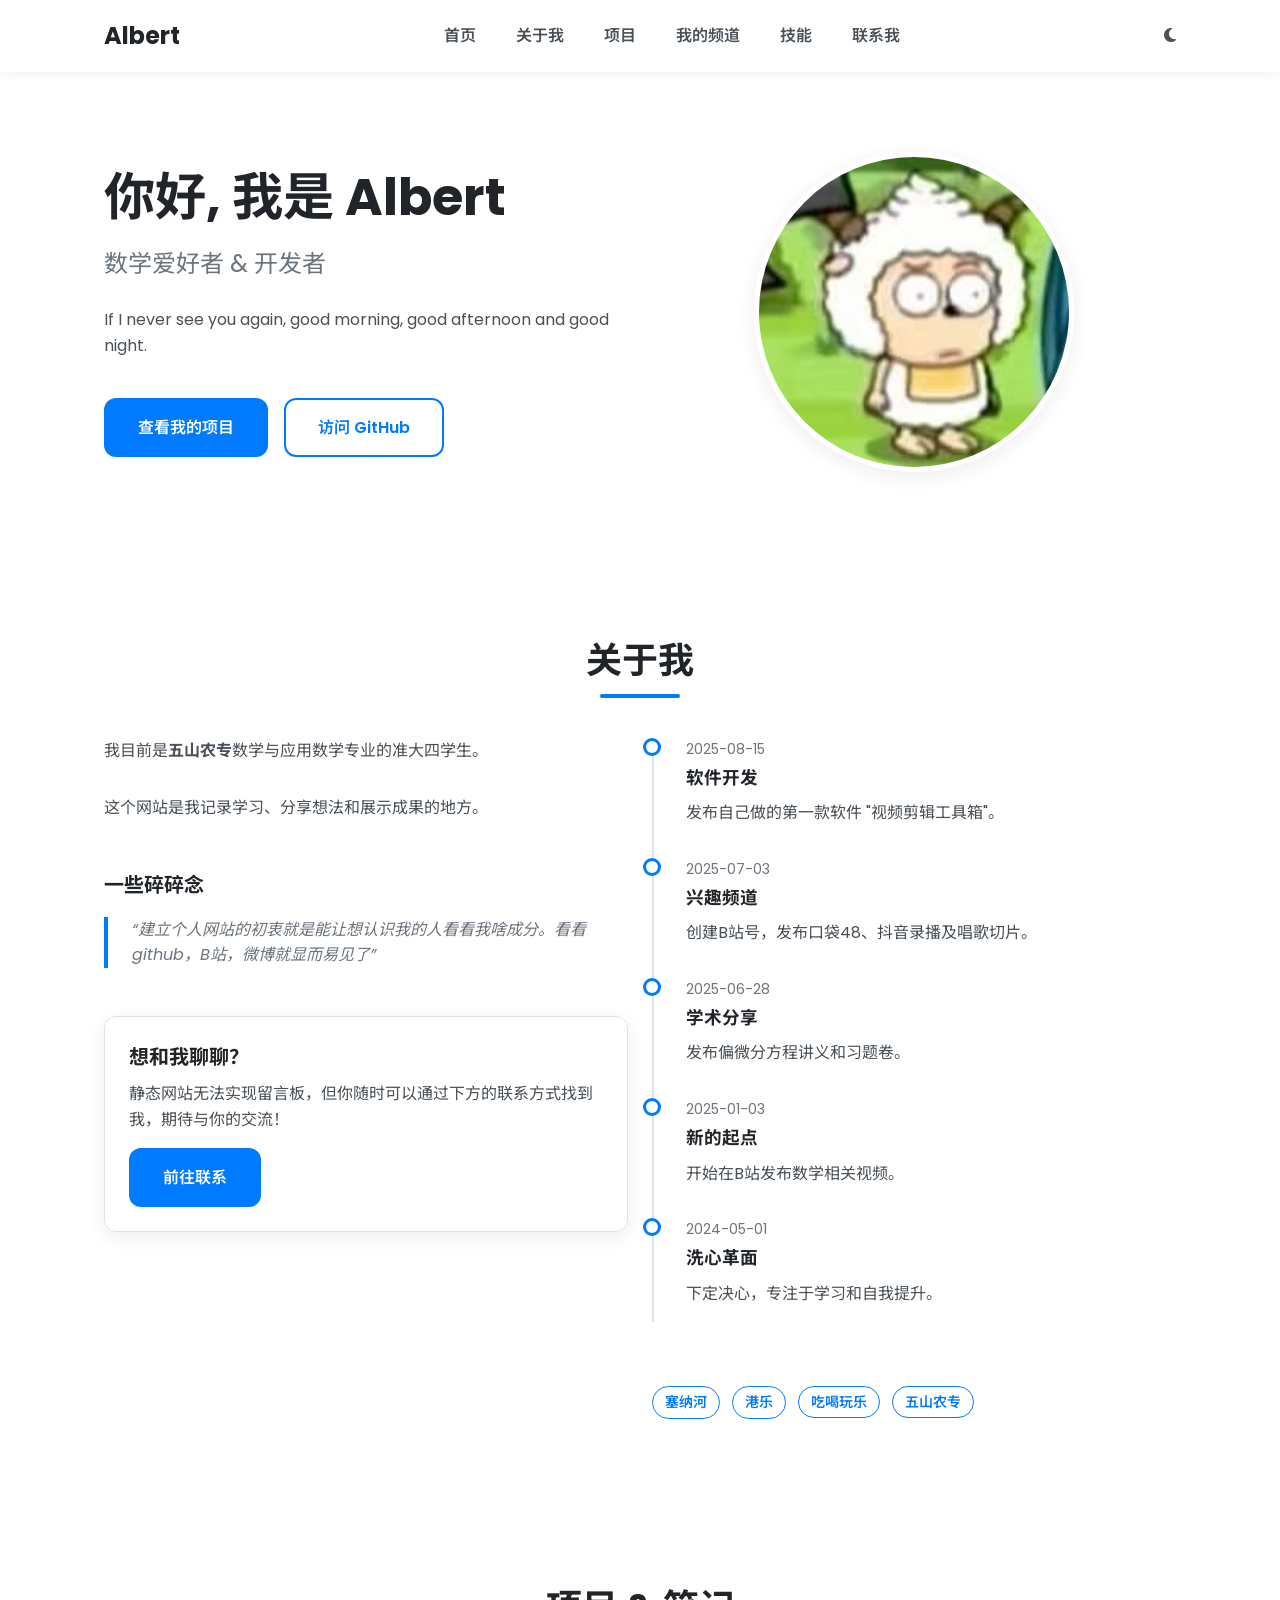
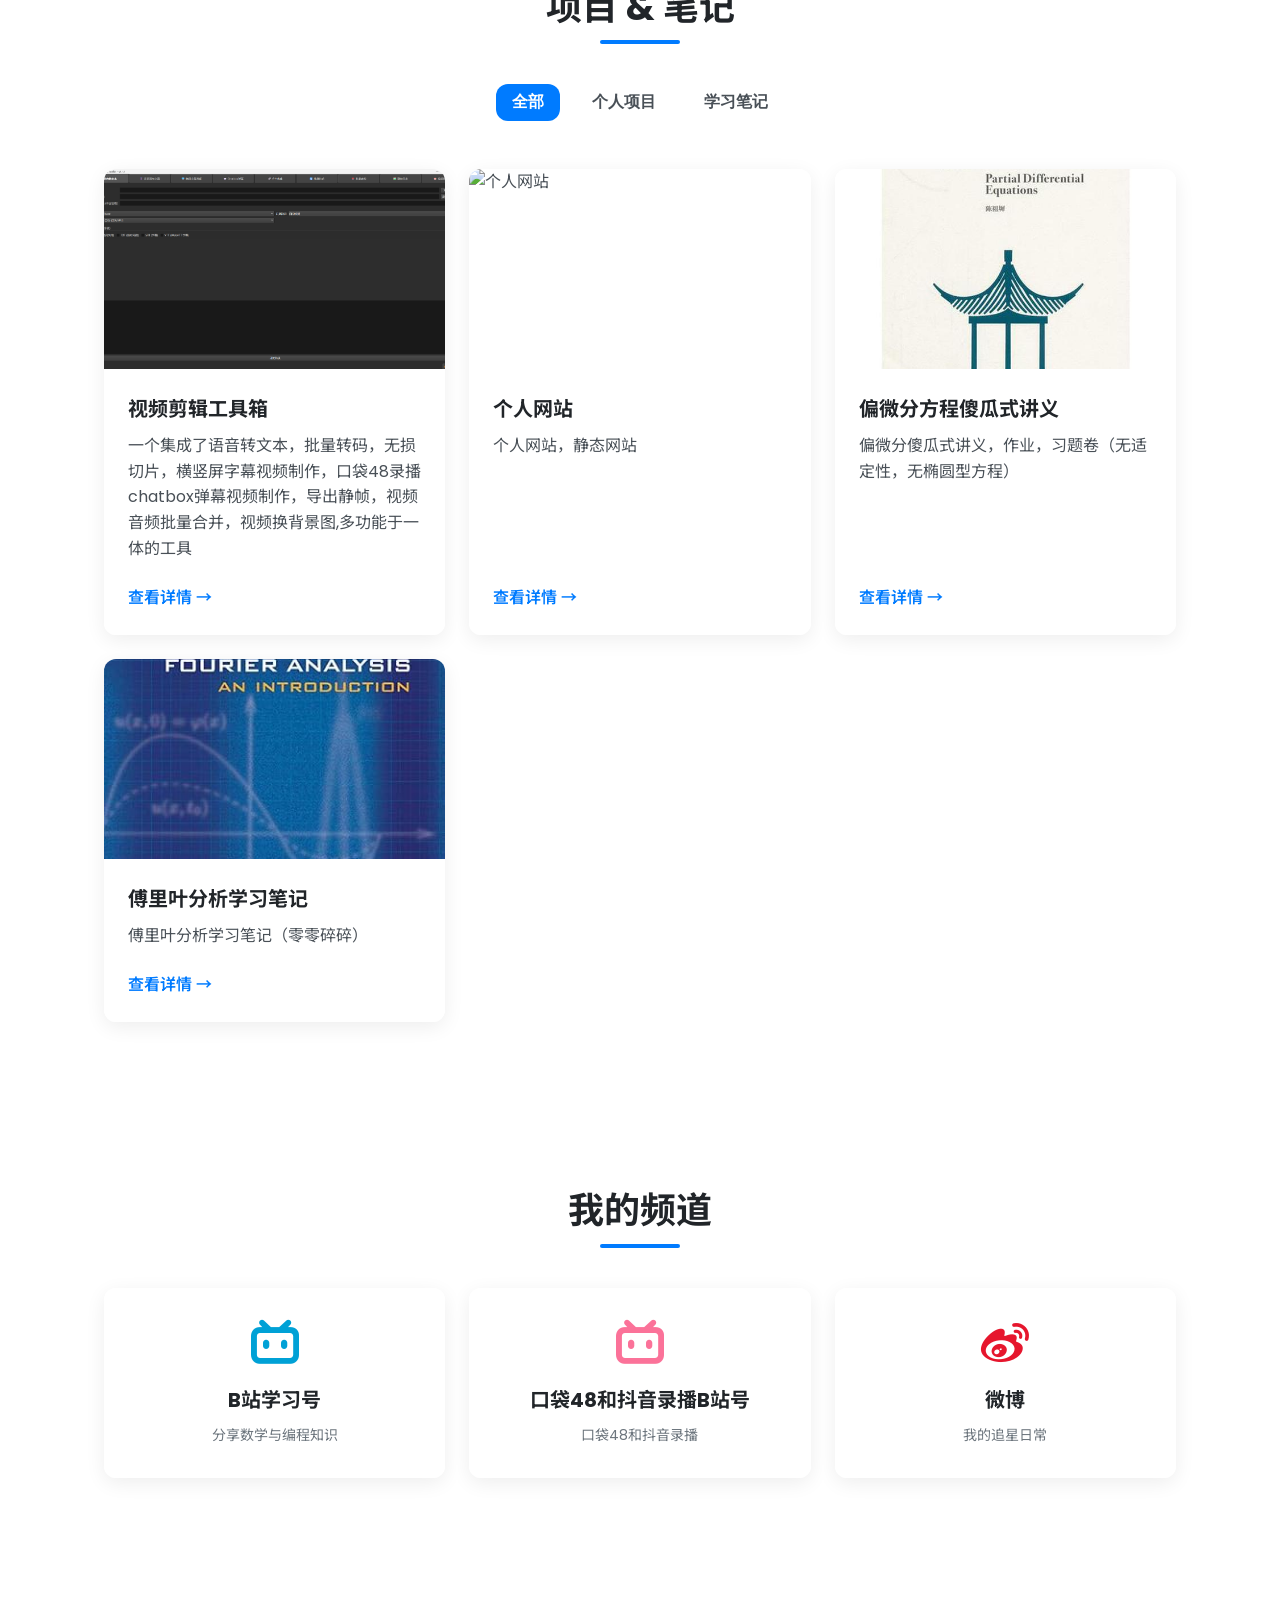
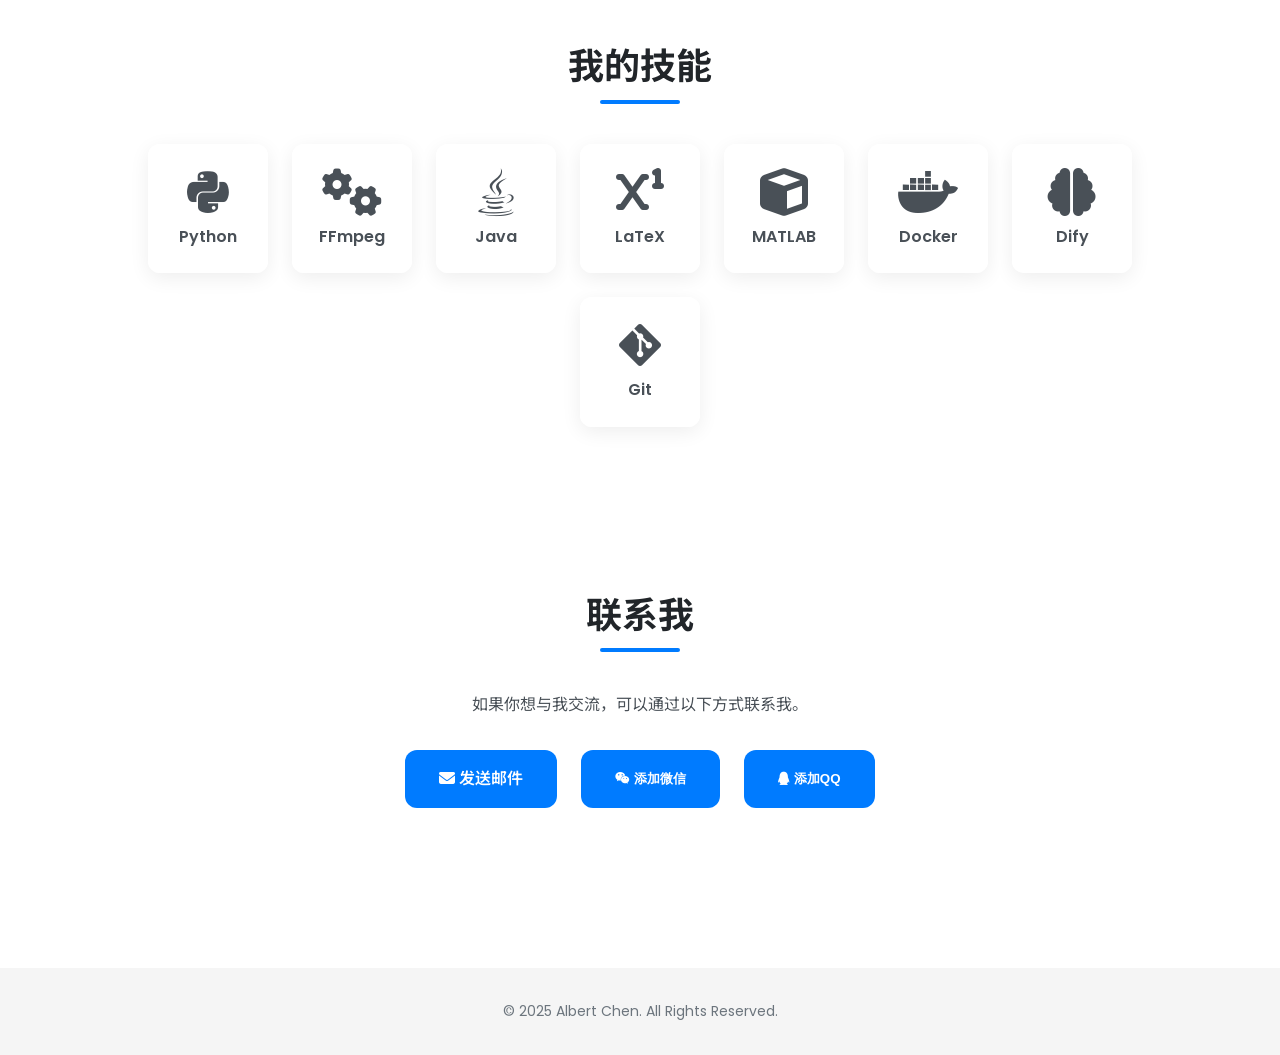
==== commit 493ae3ea: "fix: Update index.html second" ====
--- a/index.html
+++ b/index.html
@@ -35,6 +35,7 @@
                     <li class="nav__item"><a href="#hero" class="nav__link">首页</a></li>
                     <li class="nav__item"><a href="#about" class="nav__link">关于我</a></li>
                     <li class="nav__item"><a href="#projects" class="nav__link">项目</a></li>
+                    <li class="nav__item"><a href="#socials" class="nav__link">我的频道</a></li>
                     <li class="nav__item"><a href="#skills" class="nav__link">技能</a></li>
                     <li class="nav__item"><a href="#contact" class="nav__link">联系我</a></li>
                 </ul>
@@ -201,7 +202,7 @@
         
         <!-- =========== Social Links Section =========== -->
         <section id="socials" class="socials section">
-            <h2 class="section__title">我的足迹</h2>
+            <h2 class="section__title">我的频道</h2>
             <div class="socials__container container grid">
                 <a href="https://space.bilibili.com/456484779" target="_blank" class="social-card">
                     <i class="fab fa-bilibili social-card__icon bilibili-learning"></i>
